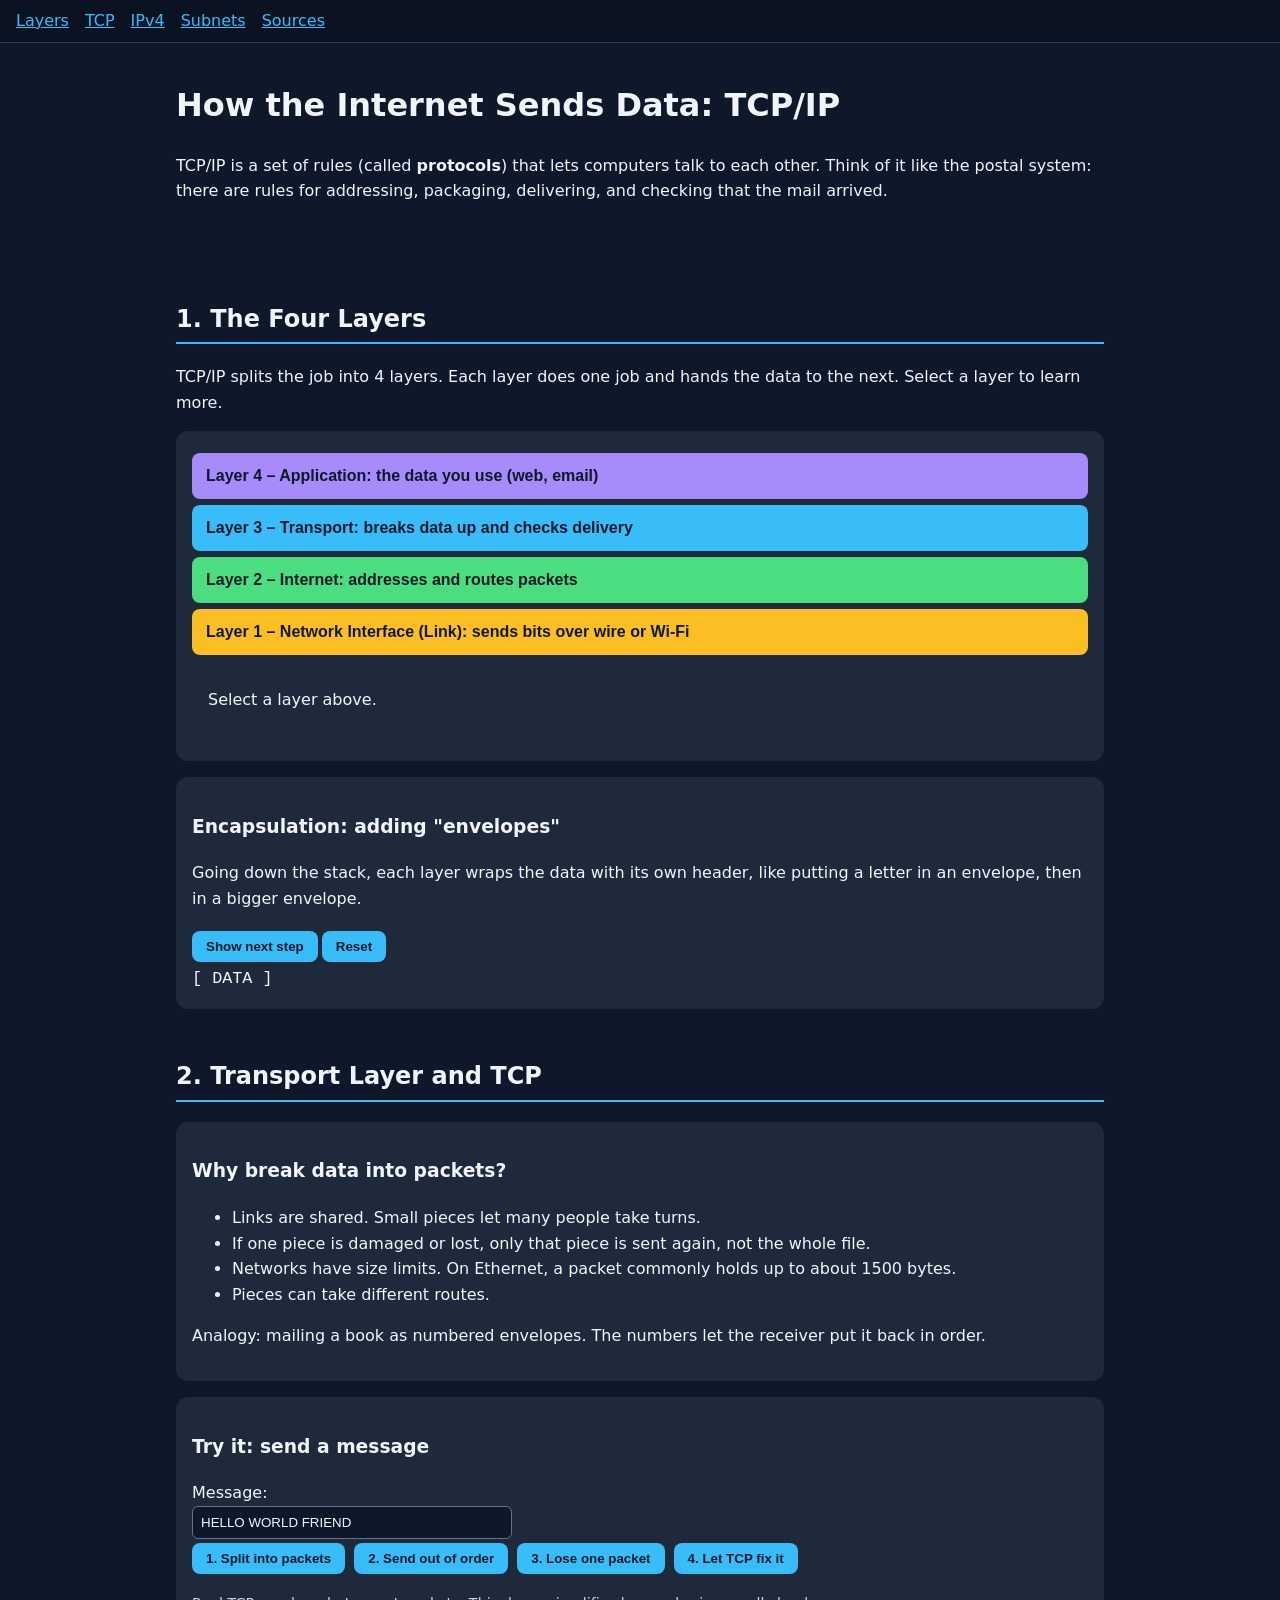
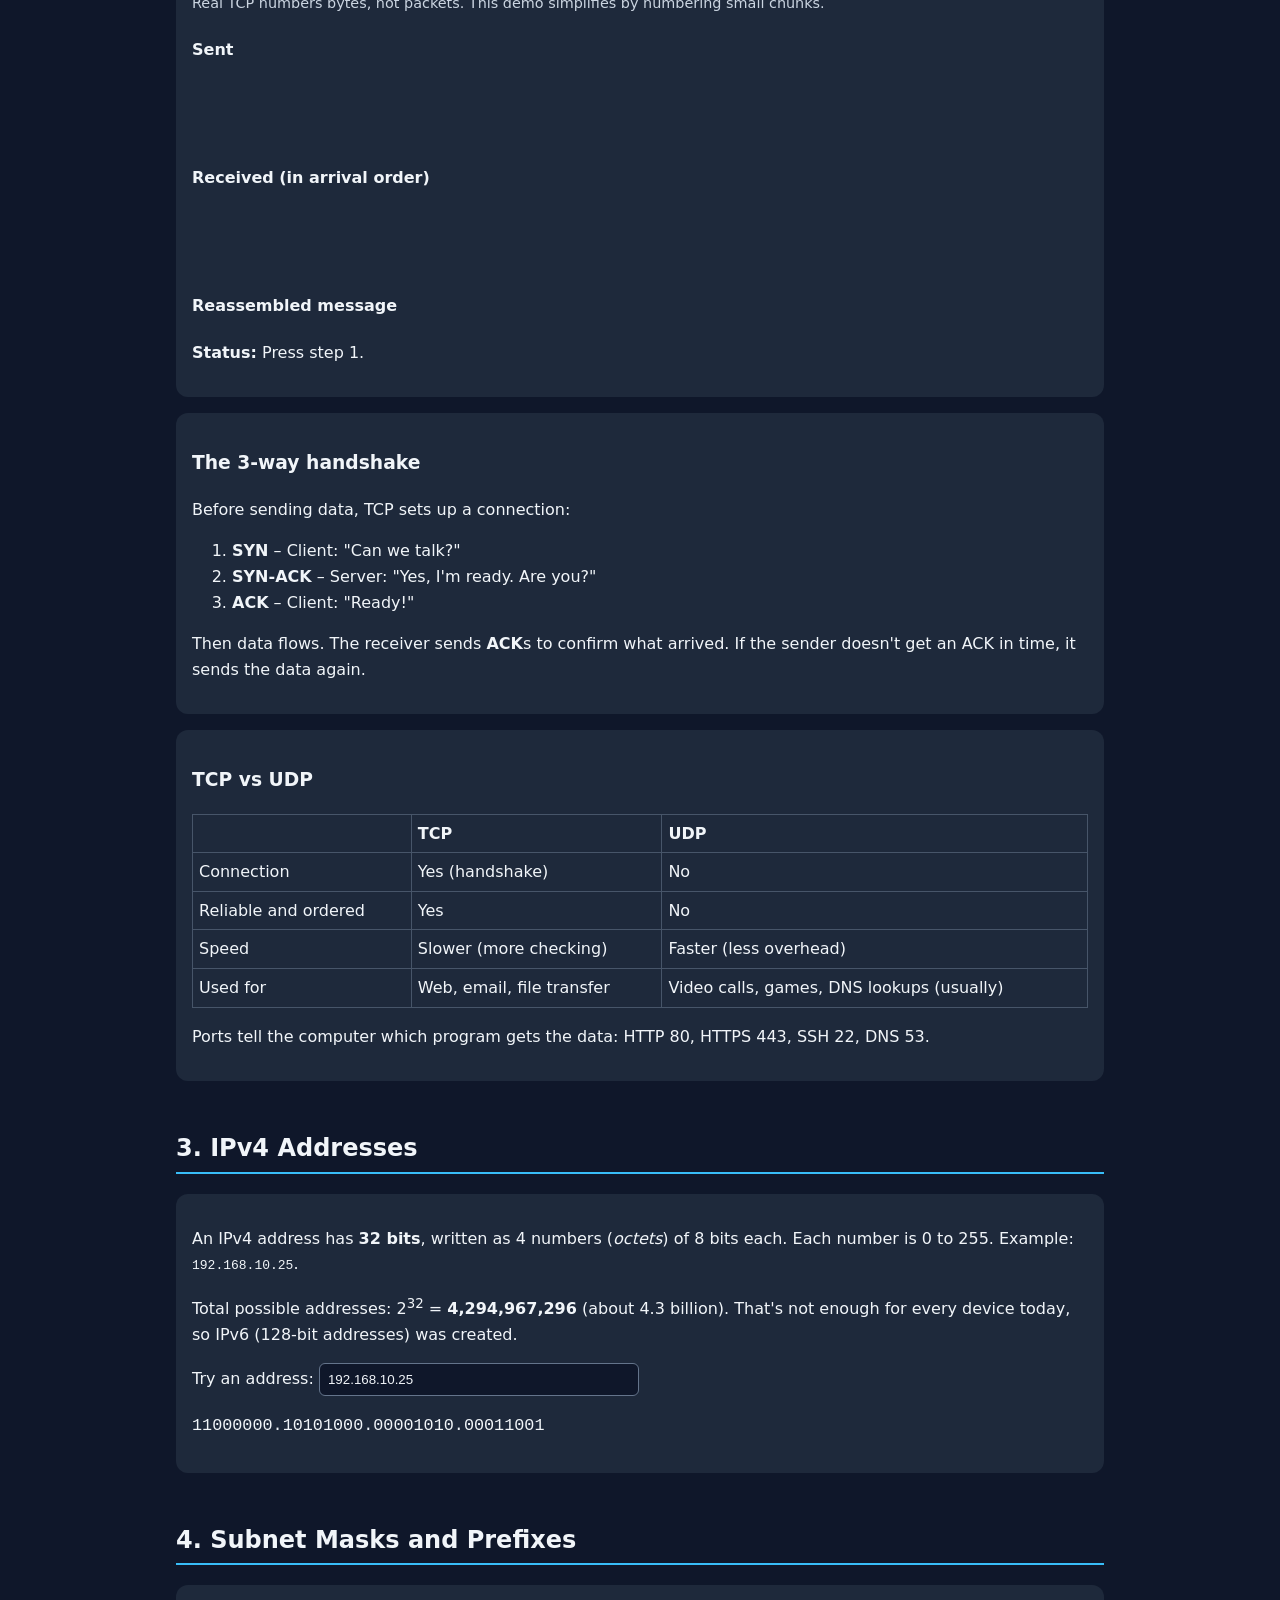
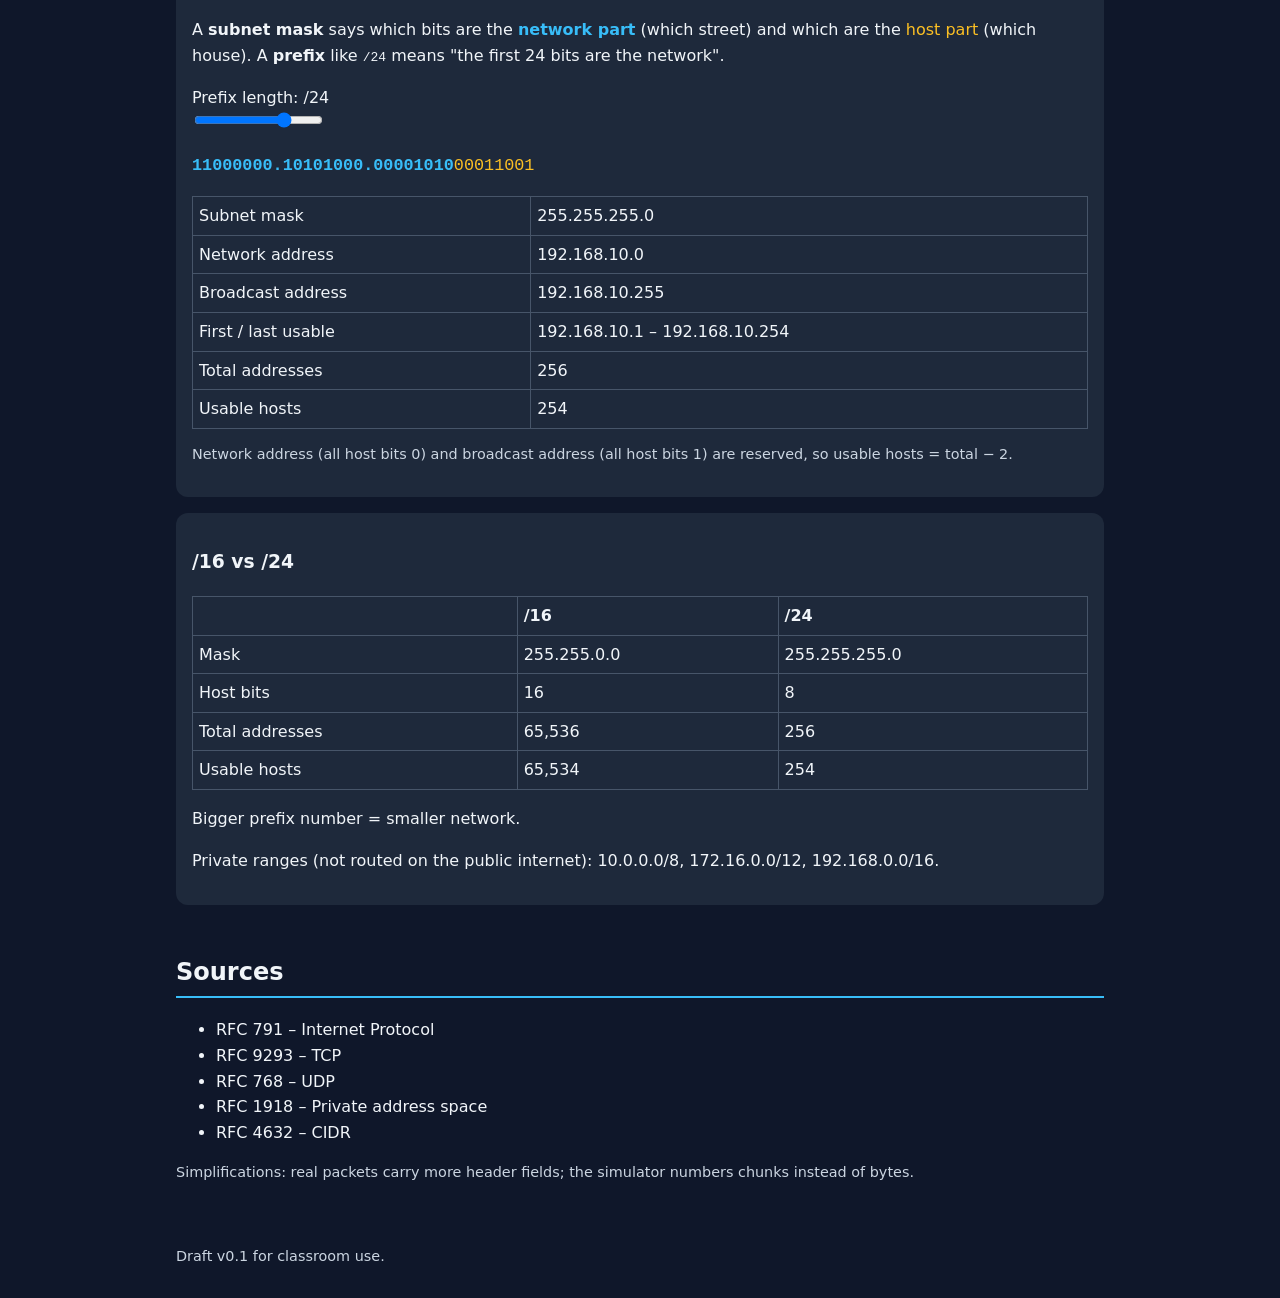
==== index.html @ 84e23d70 "Add initial TCP/IP visual guide HTML structure" ====
<!DOCTYPE html>
<html lang="en">
<head>
<meta charset="utf-8">
<meta name="viewport" content="width=device-width, initial-scale=1">
<title>TCP/IP Visual Guide</title>
<style>
:root{--bg:#0f172a;--card:#1e293b;--text:#f1f5f9;--muted:#cbd5e1;--accent:#38bdf8;--ok:#4ade80;--bad:#f87171;--warn:#fbbf24}
*{box-sizing:border-box}
body{margin:0;font-family:system-ui,-apple-system,Segoe UI,Roboto,sans-serif;background:var(--bg);color:var(--text);line-height:1.6}
a{color:var(--accent)}
.skip{position:absolute;left:-999px}.skip:focus{left:8px;top:8px;background:#fff;color:#000;padding:8px;z-index:9}
header,main,footer{max-width:960px;margin:auto;padding:16px}
nav{position:sticky;top:0;background:#0b1222;padding:8px 16px;display:flex;gap:16px;flex-wrap:wrap;border-bottom:1px solid #334155}
h1{font-size:2rem}h2{border-bottom:2px solid var(--accent);padding-bottom:4px;margin-top:48px}
.card{background:var(--card);border-radius:12px;padding:16px;margin:16px 0}
button{background:var(--accent);color:#0f172a;border:0;border-radius:8px;padding:8px 14px;font-weight:700;cursor:pointer;margin:4px 4px 4px 0}
button:focus-visible,input:focus-visible,a:focus-visible{outline:3px solid var(--warn);outline-offset:2px}
input[type=text]{padding:8px;border-radius:6px;border:1px solid #64748b;background:#0f172a;color:var(--text);width:100%;max-width:320px}
.layer{display:block;width:100%;text-align:left;margin:6px 0;padding:14px;font-size:1rem;color:#0f172a}
.l4{background:#a78bfa}.l3{background:#38bdf8}.l2{background:#4ade80}.l1{background:#fbbf24}
.pkts{display:flex;gap:8px;flex-wrap:wrap;min-height:60px}
.pkt{border:2px solid var(--accent);border-radius:8px;padding:6px 10px;background:#0f172a;font-family:monospace}
.pkt.lost{border-color:var(--bad);text-decoration:line-through}
.pkt.re{border-color:var(--warn)}
.pkt.ok{border-color:var(--ok)}
.bits{font-family:monospace;font-size:1.05rem;word-break:break-all}
.net{color:var(--accent);font-weight:700}.host{color:var(--warn)}
table{border-collapse:collapse;width:100%}td,th{border:1px solid #475569;padding:6px;text-align:left}
.legend{font-size:.9rem;color:var(--muted)}
@media(prefers-reduced-motion:no-preference){.pkt{transition:all .3s}}
</style>
</head>
<body>
<a class="skip" href="#main">Skip to content</a>
<nav aria-label="Sections">
<a href="#layers">Layers</a><a href="#tcp">TCP</a><a href="#ipv4">IPv4</a><a href="#subnet">Subnets</a><a href="#sources">Sources</a>
</nav>
<header><h1>How the Internet Sends Data: TCP/IP</h1>
<p>TCP/IP is a set of rules (called <strong>protocols</strong>) that lets computers talk to each other. Think of it like the postal system: there are rules for addressing, packaging, delivering, and checking that the mail arrived.</p></header>
<main id="main">

<section id="layers"><h2>1. The Four Layers</h2>
<p>TCP/IP splits the job into 4 layers. Each layer does one job and hands the data to the next. Select a layer to learn more.</p>
<div class="card">
<button class="layer l4" data-i="0">Layer 4 – Application: the data you use (web, email)</button>
<button class="layer l3" data-i="1">Layer 3 – Transport: breaks data up and checks delivery</button>
<button class="layer l2" data-i="2">Layer 2 – Internet: addresses and routes packets</button>
<button class="layer l1" data-i="3">Layer 1 – Network Interface (Link): sends bits over wire or Wi-Fi</button>
<div id="layerInfo" aria-live="polite" class="card"></div>
</div>
<div class="card"><h3>Encapsulation: adding "envelopes"</h3>
<p>Going down the stack, each layer wraps the data with its own header, like putting a letter in an envelope, then in a bigger envelope.</p>
<button id="encBtn">Show next step</button><button id="encReset">Reset</button>
<div id="enc" aria-live="polite" class="bits"></div></div>
</section>

<section id="tcp"><h2>2. Transport Layer and TCP</h2>
<div class="card"><h3>Why break data into packets?</h3>
<ul><li>Links are shared. Small pieces let many people take turns.</li>
<li>If one piece is damaged or lost, only that piece is sent again, not the whole file.</li>
<li>Networks have size limits. On Ethernet, a packet commonly holds up to about 1500 bytes.</li>
<li>Pieces can take different routes.</li></ul>
<p>Analogy: mailing a book as numbered envelopes. The numbers let the receiver put it back in order.</p></div>

<div class="card"><h3>Try it: send a message</h3>
<label for="msg">Message:</label><br>
<input id="msg" type="text" value="HELLO WORLD FRIEND" maxlength="40"><br>
<button id="split">1. Split into packets</button>
<button id="shuffle">2. Send out of order</button>
<button id="drop">3. Lose one packet</button>
<button id="fix">4. Let TCP fix it</button>
<p class="legend">Real TCP numbers bytes, not packets. This demo simplifies by numbering small chunks.</p>
<h4>Sent</h4><div id="sent" class="pkts"></div>
<h4>Received (in arrival order)</h4><div id="recv" class="pkts"></div>
<h4>Reassembled message</h4><div id="out" class="bits" aria-live="polite"></div>
<p id="status" aria-live="polite"><strong>Status:</strong> Press step 1.</p></div>

<div class="card"><h3>The 3-way handshake</h3>
<p>Before sending data, TCP sets up a connection:</p>
<ol><li><strong>SYN</strong> – Client: "Can we talk?"</li><li><strong>SYN-ACK</strong> – Server: "Yes, I'm ready. Are you?"</li><li><strong>ACK</strong> – Client: "Ready!"</li></ol>
<p>Then data flows. The receiver sends <strong>ACK</strong>s to confirm what arrived. If the sender doesn't get an ACK in time, it sends the data again.</p></div>

<div class="card"><h3>TCP vs UDP</h3>
<table><tr><th></th><th>TCP</th><th>UDP</th></tr>
<tr><td>Connection</td><td>Yes (handshake)</td><td>No</td></tr>
<tr><td>Reliable and ordered</td><td>Yes</td><td>No</td></tr>
<tr><td>Speed</td><td>Slower (more checking)</td><td>Faster (less overhead)</td></tr>
<tr><td>Used for</td><td>Web, email, file transfer</td><td>Video calls, games, DNS lookups (usually)</td></tr></table>
<p>Ports tell the computer which program gets the data: HTTP 80, HTTPS 443, SSH 22, DNS 53.</p></div>
</section>

<section id="ipv4"><h2>3. IPv4 Addresses</h2>
<div class="card">
<p>An IPv4 address has <strong>32 bits</strong>, written as 4 numbers (<em>octets</em>) of 8 bits each. Each number is 0 to 255. Example: <code>192.168.10.25</code>.</p>
<p>Total possible addresses: 2<sup>32</sup> = <strong>4,294,967,296</strong> (about 4.3 billion). That's not enough for every device today, so IPv6 (128-bit addresses) was created.</p>
<label for="ip">Try an address:</label>
<input id="ip" type="text" value="192.168.10.25">
<p id="ipBin" class="bits" aria-live="polite"></p></div>
</section>

<section id="subnet"><h2>4. Subnet Masks and Prefixes</h2>
<div class="card">
<p>A <strong>subnet mask</strong> says which bits are the <span class="net">network part</span> (which street) and which are the <span class="host">host part</span> (which house). A <strong>prefix</strong> like <code>/24</code> means "the first 24 bits are the network".</p>
<label for="pre">Prefix length: /<span id="preVal">24</span></label><br>
<input id="pre" type="range" min="8" max="30" value="24">
<p id="subBits" class="bits" aria-live="polite"></p>
<table id="subTbl"></table>
<p class="legend">Network address (all host bits 0) and broadcast address (all host bits 1) are reserved, so usable hosts = total − 2.</p></div>
<div class="card"><h3>/16 vs /24</h3>
<table><tr><th></th><th>/16</th><th>/24</th></tr>
<tr><td>Mask</td><td>255.255.0.0</td><td>255.255.255.0</td></tr>
<tr><td>Host bits</td><td>16</td><td>8</td></tr>
<tr><td>Total addresses</td><td>65,536</td><td>256</td></tr>
<tr><td>Usable hosts</td><td>65,534</td><td>254</td></tr></table>
<p>Bigger prefix number = smaller network.</p>
<p>Private ranges (not routed on the public internet): 10.0.0.0/8, 172.16.0.0/12, 192.168.0.0/16.</p></div>
</section>

<section id="sources"><h2>Sources</h2>
<ul><li>RFC 791 – Internet Protocol</li><li>RFC 9293 – TCP</li><li>RFC 768 – UDP</li><li>RFC 1918 – Private address space</li><li>RFC 4632 – CIDR</li></ul>
<p class="legend">Simplifications: real packets carry more header fields; the simulator numbers chunks instead of bytes.</p></section>
</main>
<footer><p class="legend">Draft v0.1 for classroom use.</p></footer>

<script>
const $=id=>document.getElementById(id);
// Layers
const info=[
["Application","Programs use this layer to talk over the network.","Like writing the letter.","HTTP, HTTPS, DNS, SMTP","Data / message"],
["Transport","Splits data into pieces, numbers them, and (with TCP) checks they arrive.","Like numbering the pages and asking for a receipt.","TCP, UDP","Segment (TCP) / Datagram (UDP)"],
["Internet","Adds source and destination IP addresses and picks the route.","Like writing the street address.","IP, ICMP","Packet"],
["Network Interface (Link)","Sends bits over the local wire or Wi-Fi to the next device.","Like the mail truck on one stretch of road.","Ethernet, Wi-Fi","Frame"]];
document.querySelectorAll('.layer').forEach(b=>b.onclick=()=>{const d=info[b.dataset.i];
$('layerInfo').innerHTML=`<strong>${d[0]}</strong><br>Job: ${d[1]}<br>Analogy: ${d[2]}<br>Examples: ${d[3]}<br>Data unit: ${d[4]}`});
$('layerInfo').textContent='Select a layer above.';
// Encapsulation
const steps=["[ DATA ]","[ TCP header | DATA ]  ← Transport","[ IP header | TCP header | DATA ]  ← Internet","[ Frame header | IP | TCP | DATA | Frame trailer ]  ← Link"];
let es=0;function encShow(){$('enc').innerHTML=steps.slice(0,es+1).map(s=>`<div>${s.replace(/</g,'&lt;')}</div>`).join('')}
$('encBtn').onclick=()=>{es=Math.min(es+1,3);encShow()};$('encReset').onclick=()=>{es=0;encShow()};encShow();
// TCP simulator
let pk=[],arr=[],lostIdx=null;
const chip=(p,c='')=>`<span class="pkt ${c}">#${p.n}: "${p.t}"</span>`;
function render(){$('sent').innerHTML=pk.map(p=>chip(p)).join('');
$('recv').innerHTML=arr.map(p=>chip(p,p.re?'re':'')).join('');}
function say(s){$('status').innerHTML='<strong>Status:</strong> '+s}
$('split').onclick=()=>{const m=$('msg').value;pk=[];for(let i=0;i<m.length;i+=3)pk.push({n:pk.length+1,t:m.slice(i,i+3)});arr=[];lostIdx=null;$('out').textContent='';render();say(`Message split into ${pk.length} numbered packets.`)};
$('shuffle').onclick=()=>{if(!pk.length)return say('Do step 1 first.');arr=[...pk].reverse();render();
$('out').textContent='Without sequence numbers: '+arr.map(p=>p.t).join('');say('Packets arrived in the wrong order. The receiver uses the sequence numbers to sort them.')};
$('drop').onclick=()=>{if(!pk.length)return say('Do step 1 first.');if(!arr.length)arr=[...pk];
if(pk.length<2)return say('Message too short to demonstrate.');
lostIdx=Math.floor(Math.random()*pk.length)+1;arr=arr.filter(p=>p.n!==lostIdx);render();
$('out').textContent='Missing packet #'+lostIdx+'. Message incomplete!';say(`Packet #${lostIdx} was lost. The sender gets no ACK for it.`)};
$('fix').onclick=()=>{if(!pk.length)return say('Do step 1 first.');
if(lostIdx){const p=pk.find(x=>x.n===lostIdx);arr.push({...p,re:true});say(`Timeout: the sender re-sent packet #${lostIdx} (yellow).`);lostIdx=null}
else say('Sorted by sequence number.');
const sorted=[...arr].sort((a,b)=>a.n-b.n);render();
$('out').textContent=sorted.map(p=>p.t).join('');};
// IPv4
function bin(n){return n.toString(2).padStart(8,'0')}
function parse(s){const p=s.trim().split('.');if(p.length!==4||p.some(x=>!/^\d+$/.test(x)||+x>255))return null;return p.map(Number)}
const toInt=o=>((o[0]<<24)>>>0)+(o[1]<<16)+(o[2]<<8)+o[3];
const toIp=n=>[n>>>24,(n>>>16)&255,(n>>>8)&255,n&255].join('.');
function upIp(){const o=parse($('ip').value);$('ipBin').textContent=o?o.map(bin).join('.'):'Enter four numbers from 0 to 255, like 192.168.10.25.';upSub()}
function upSub(){const o=parse($('ip').value)||[192,168,10,25];const p=+$('pre').value;$('preVal').textContent=p;
const all=o.map(bin).join('');
$('subBits').innerHTML=`<span class="net">${all.slice(0,p).replace(/(.{8})(?=.)/g,'$1.')}</span><span class="host">${all.slice(p)}</span>`.replace(/(<\/span>)(<span class="host">)/,'$1$2');
const mask=p===0?0:(0xFFFFFFFF<<(32-p))>>>0;const ip=toInt(o);const net=(ip&mask)>>>0;const bc=(net|(~mask>>>0))>>>0;const tot=2**(32-p);
$('subTbl').innerHTML=`<tr><td>Subnet mask</td><td>${toIp(mask)}</td></tr><tr><td>Network address</td><td>${toIp(net)}</td></tr><tr><td>Broadcast address</td><td>${toIp(bc)}</td></tr><tr><td>First / last usable</td><td>${toIp(net+1)} – ${toIp(bc-1)}</td></tr><tr><td>Total addresses</td><td>${tot.toLocaleString()}</td></tr><tr><td>Usable hosts</td><td>${(tot-2).toLocaleString()}</td></tr>`}
$('ip').oninput=upIp;$('pre').oninput=upSub;upIp();
</script>
</body>
</html>
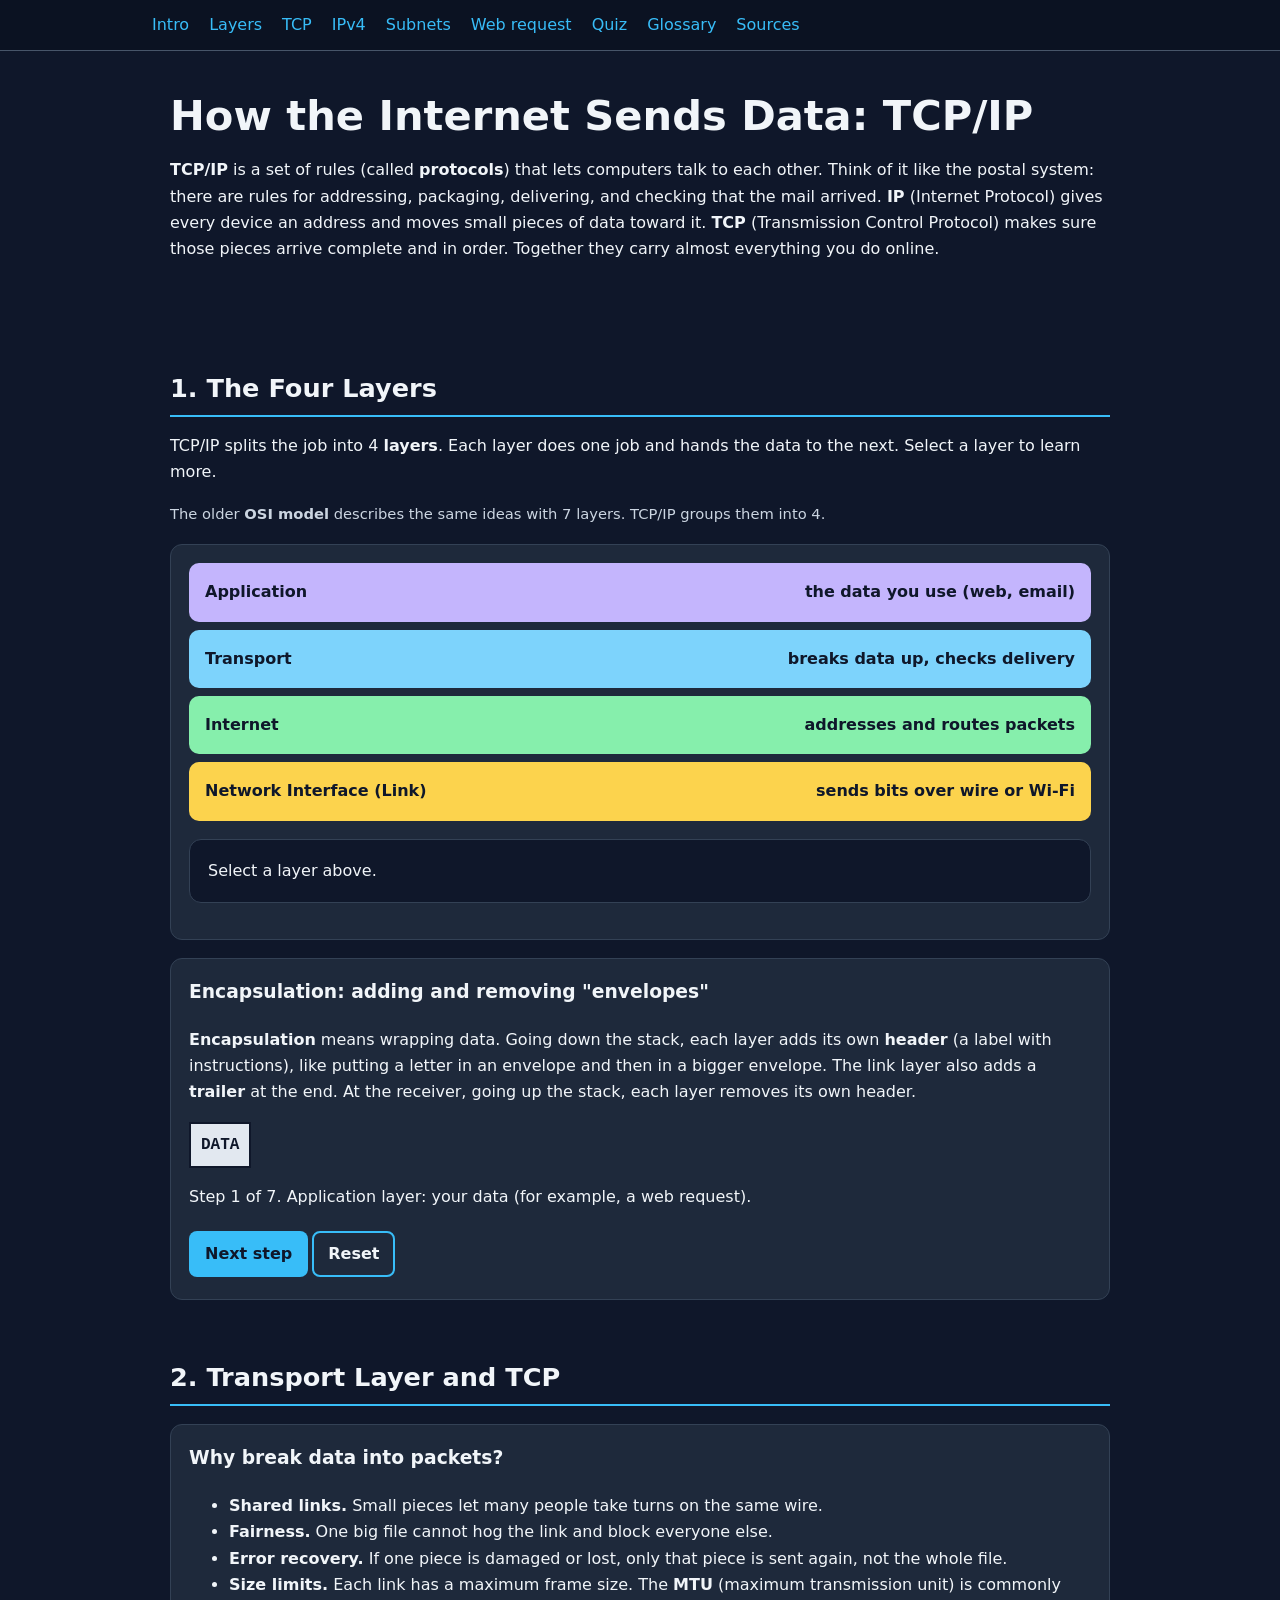
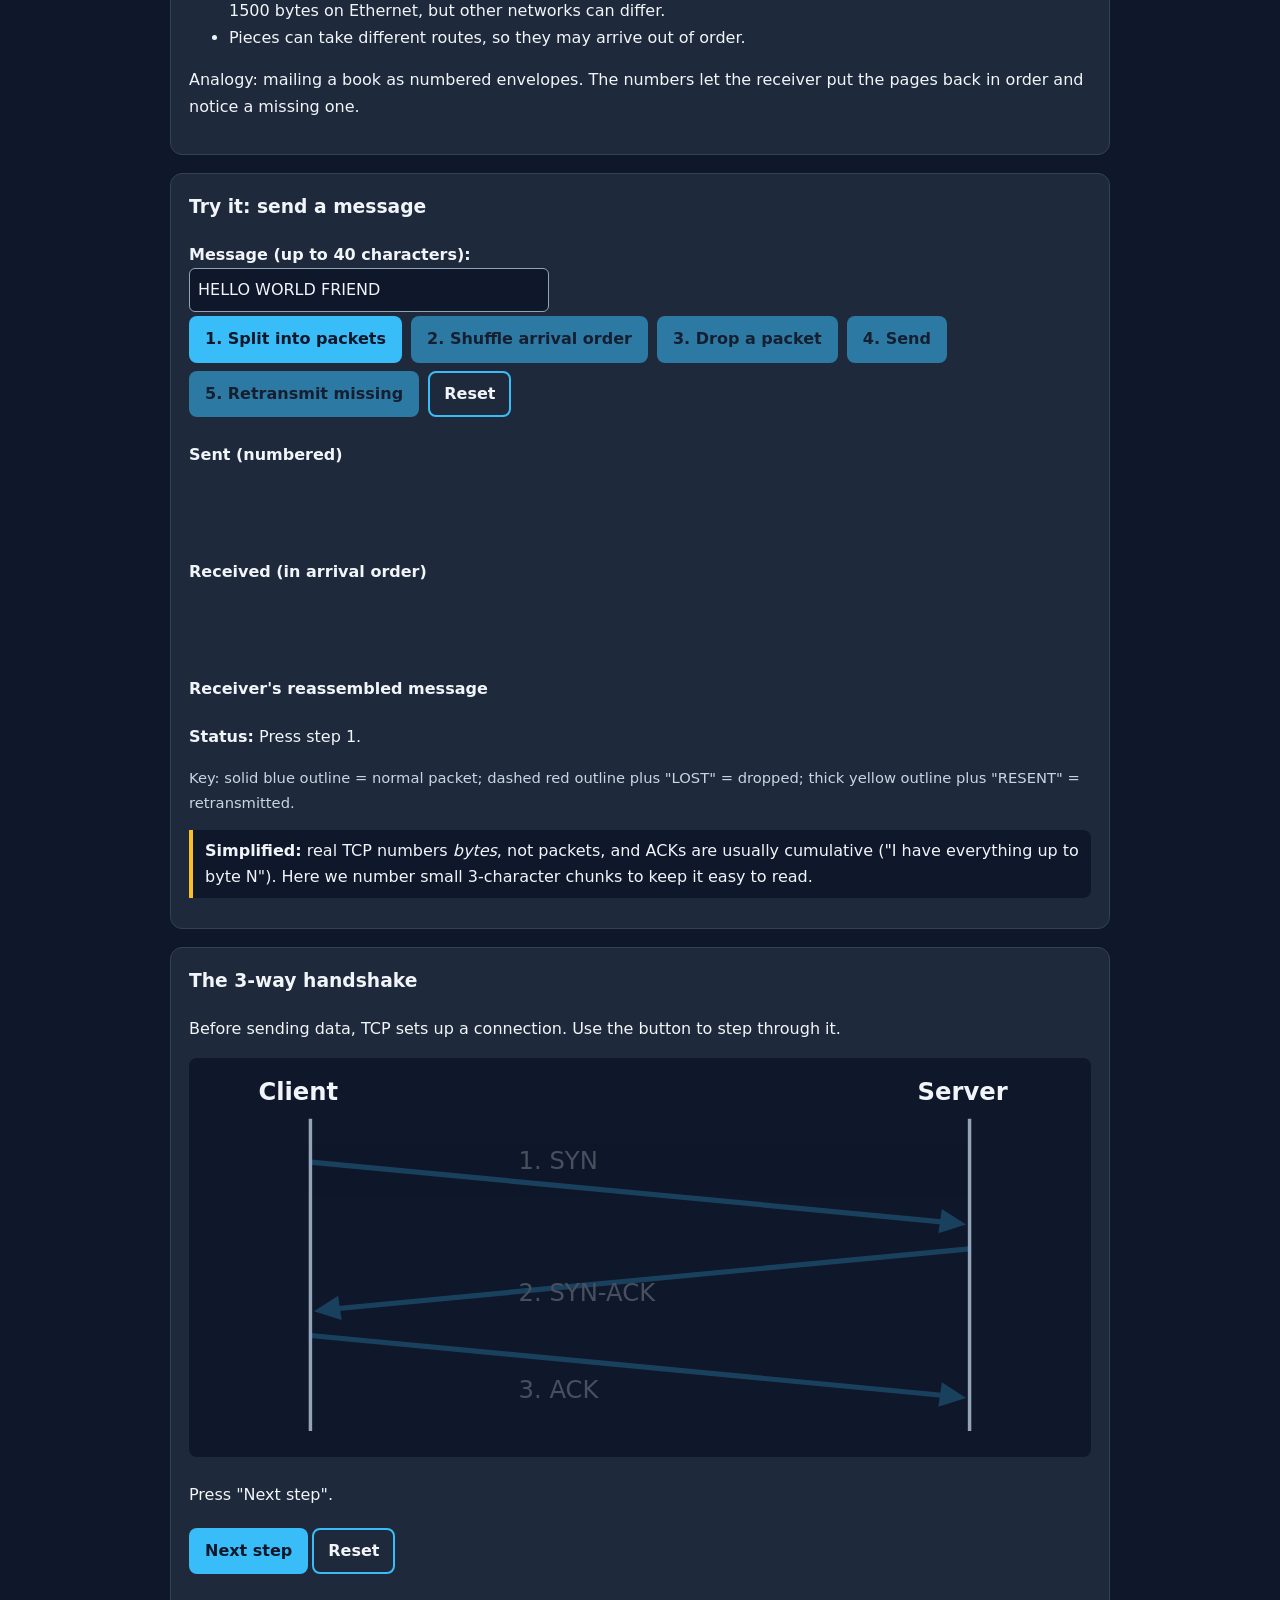
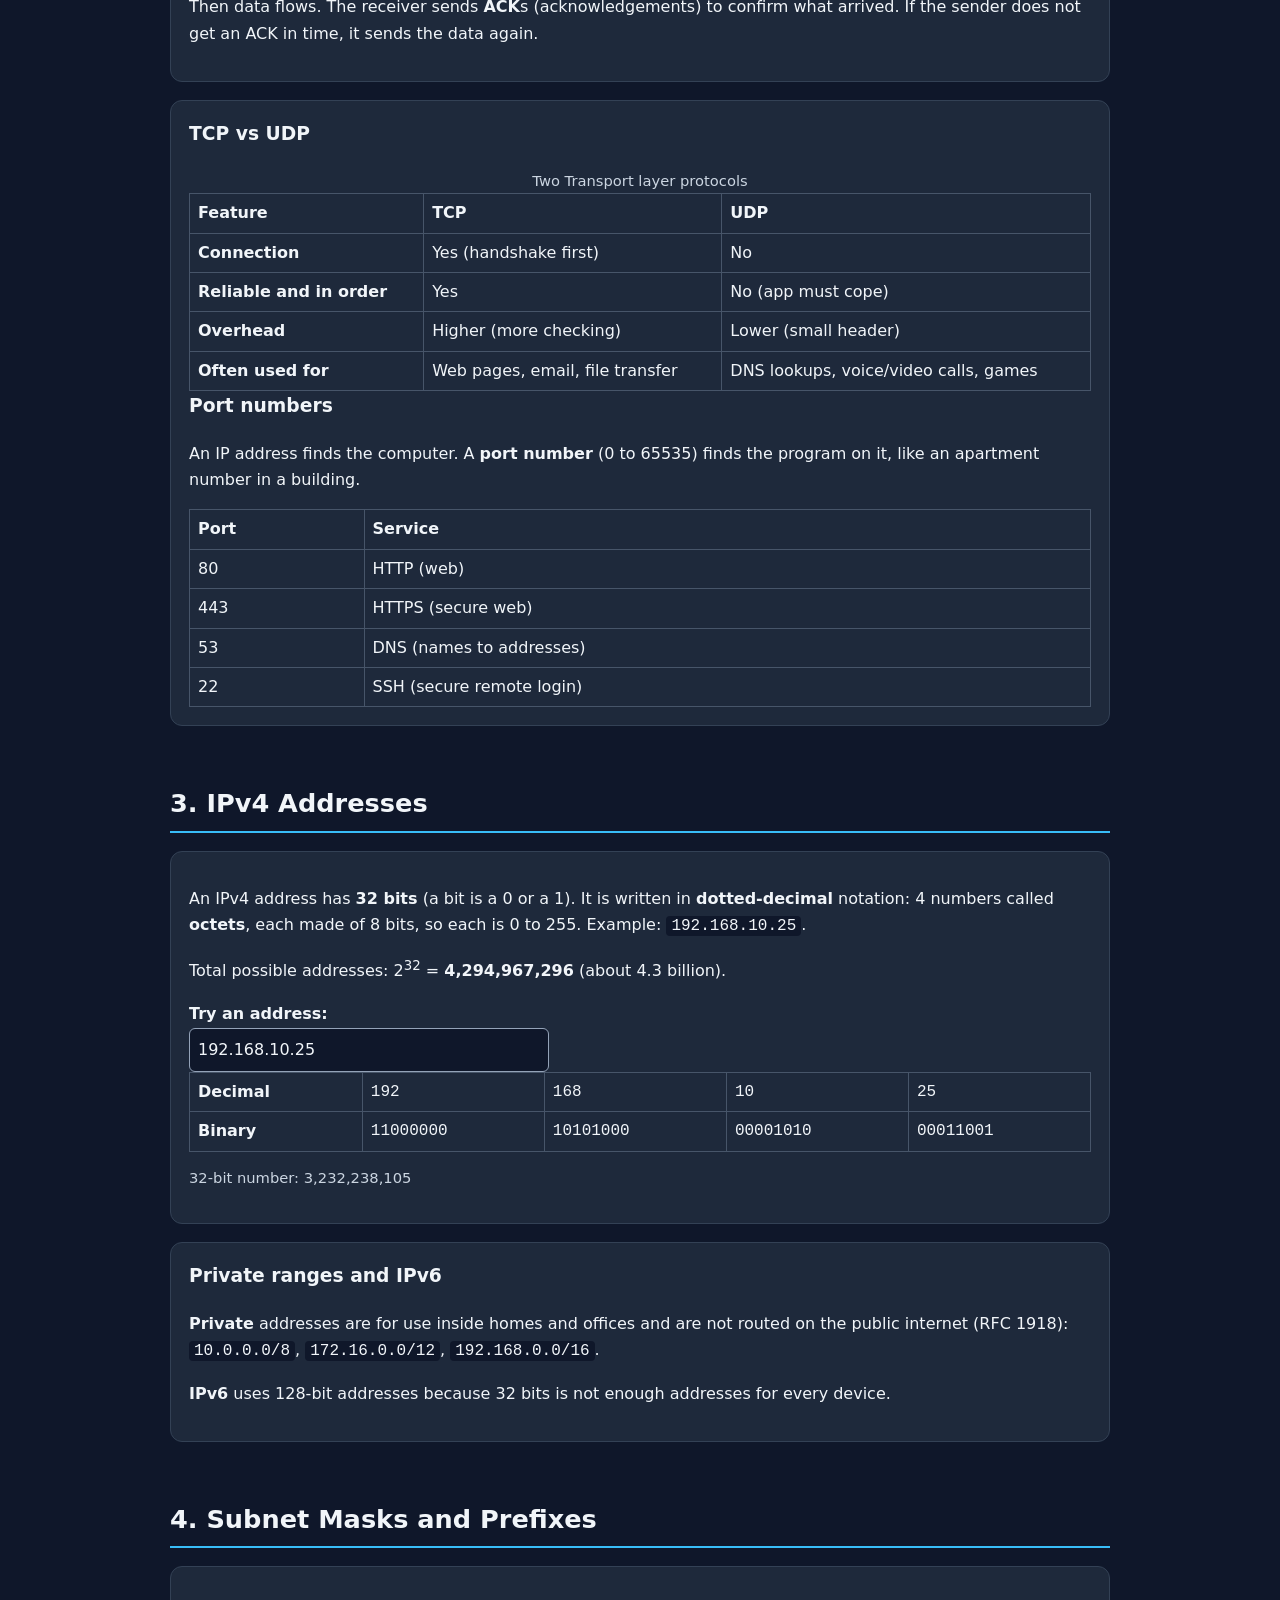
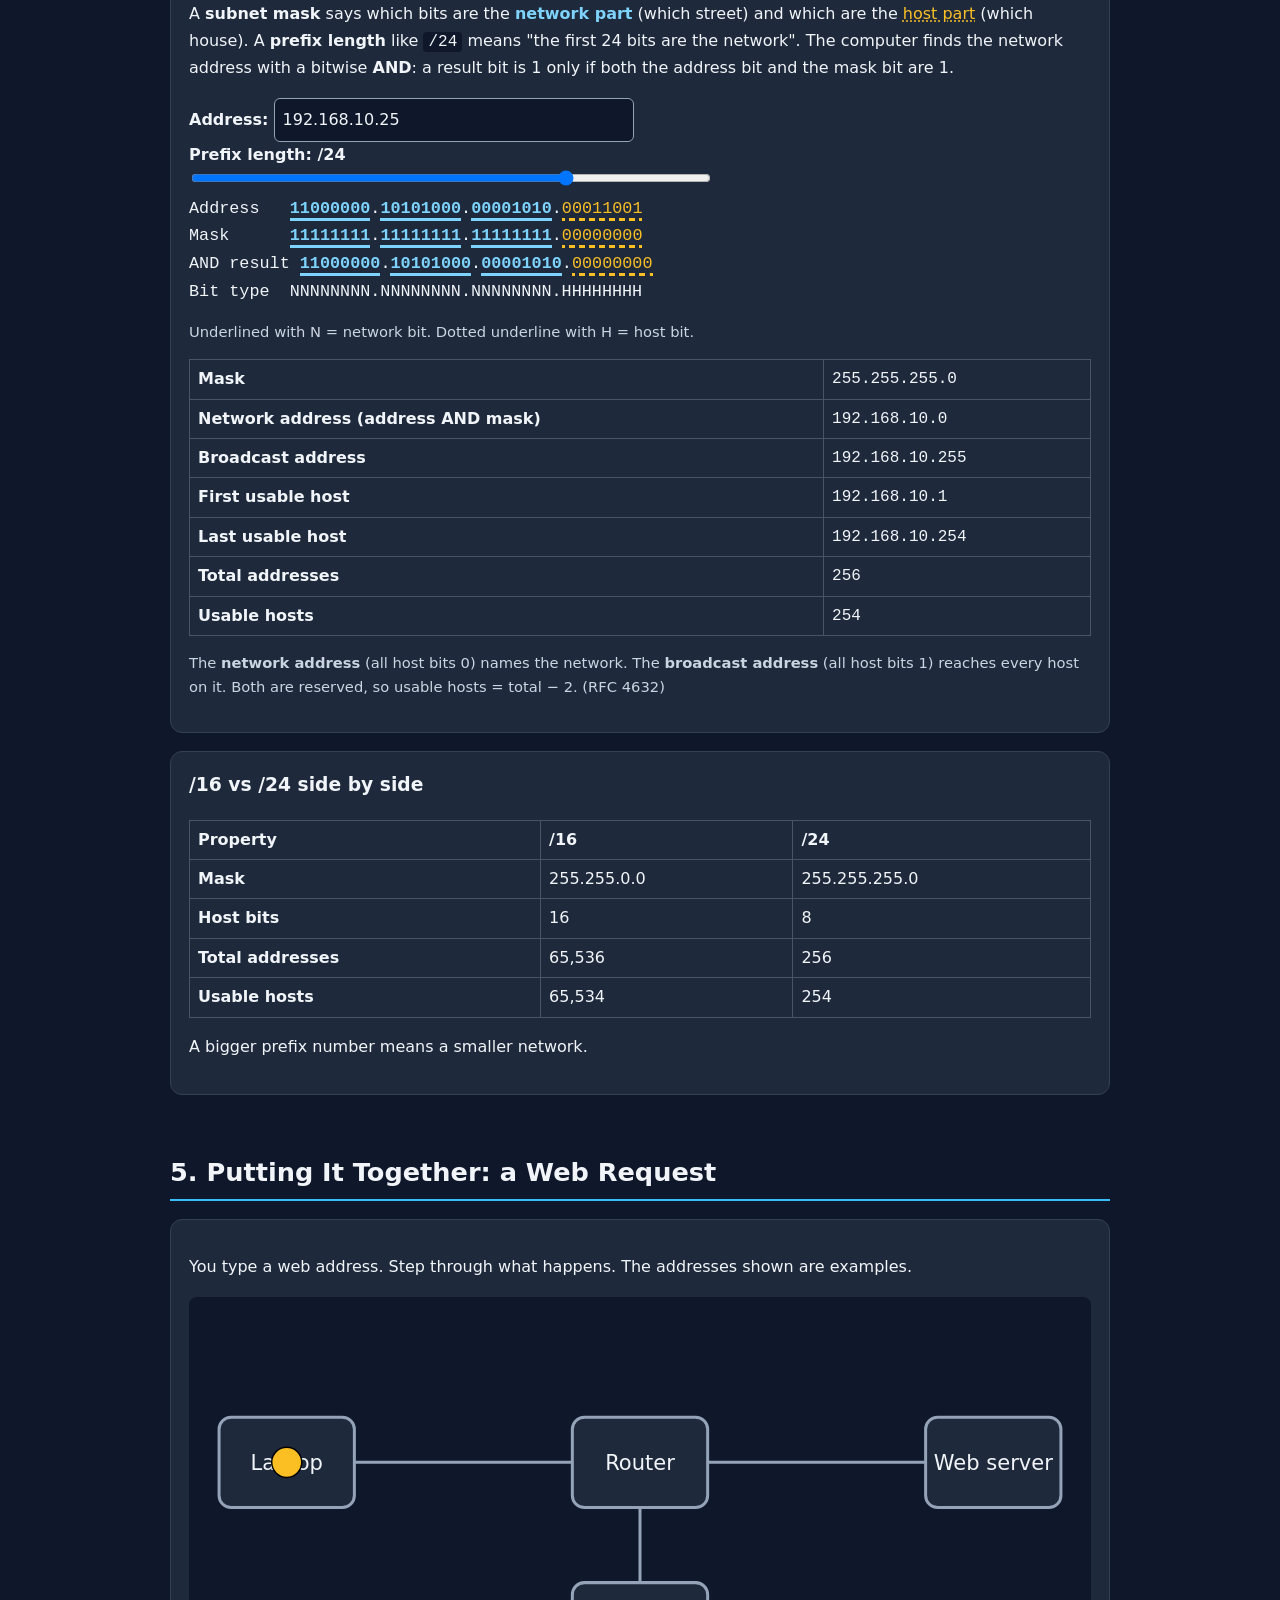
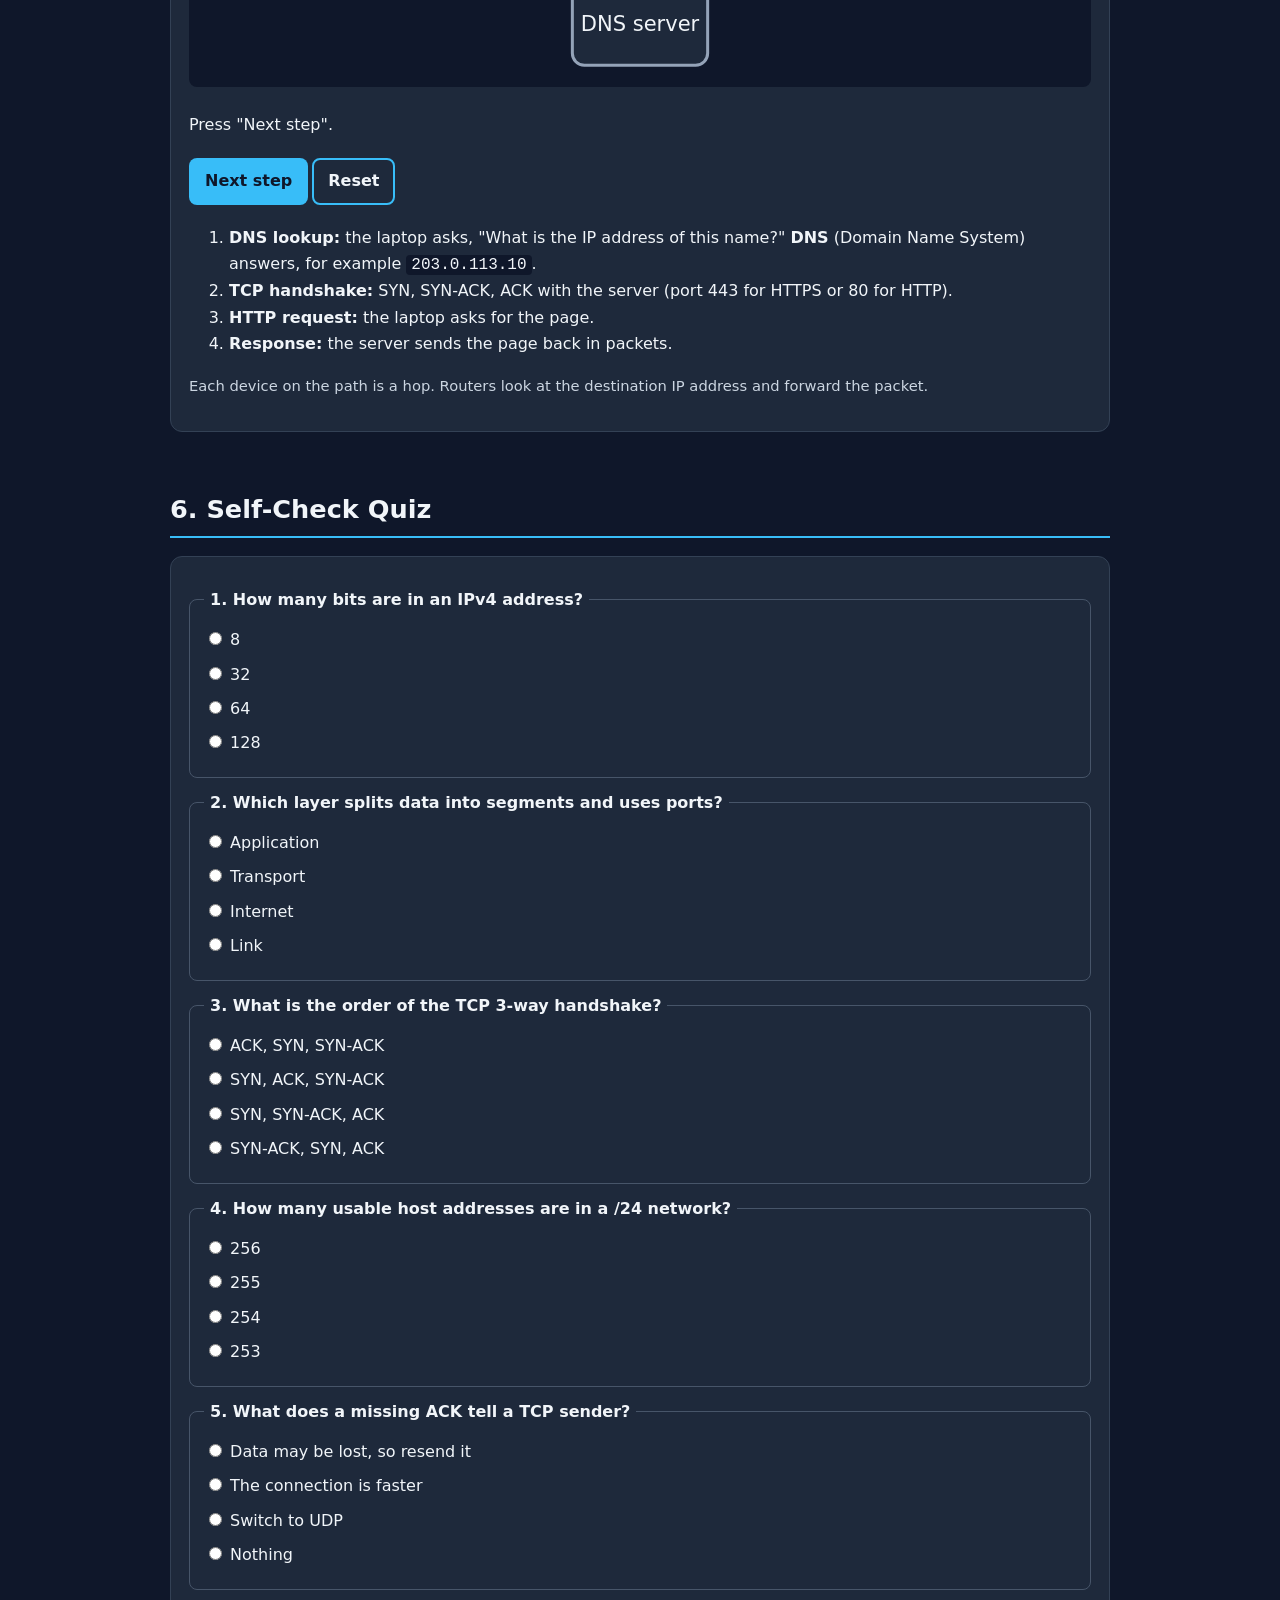
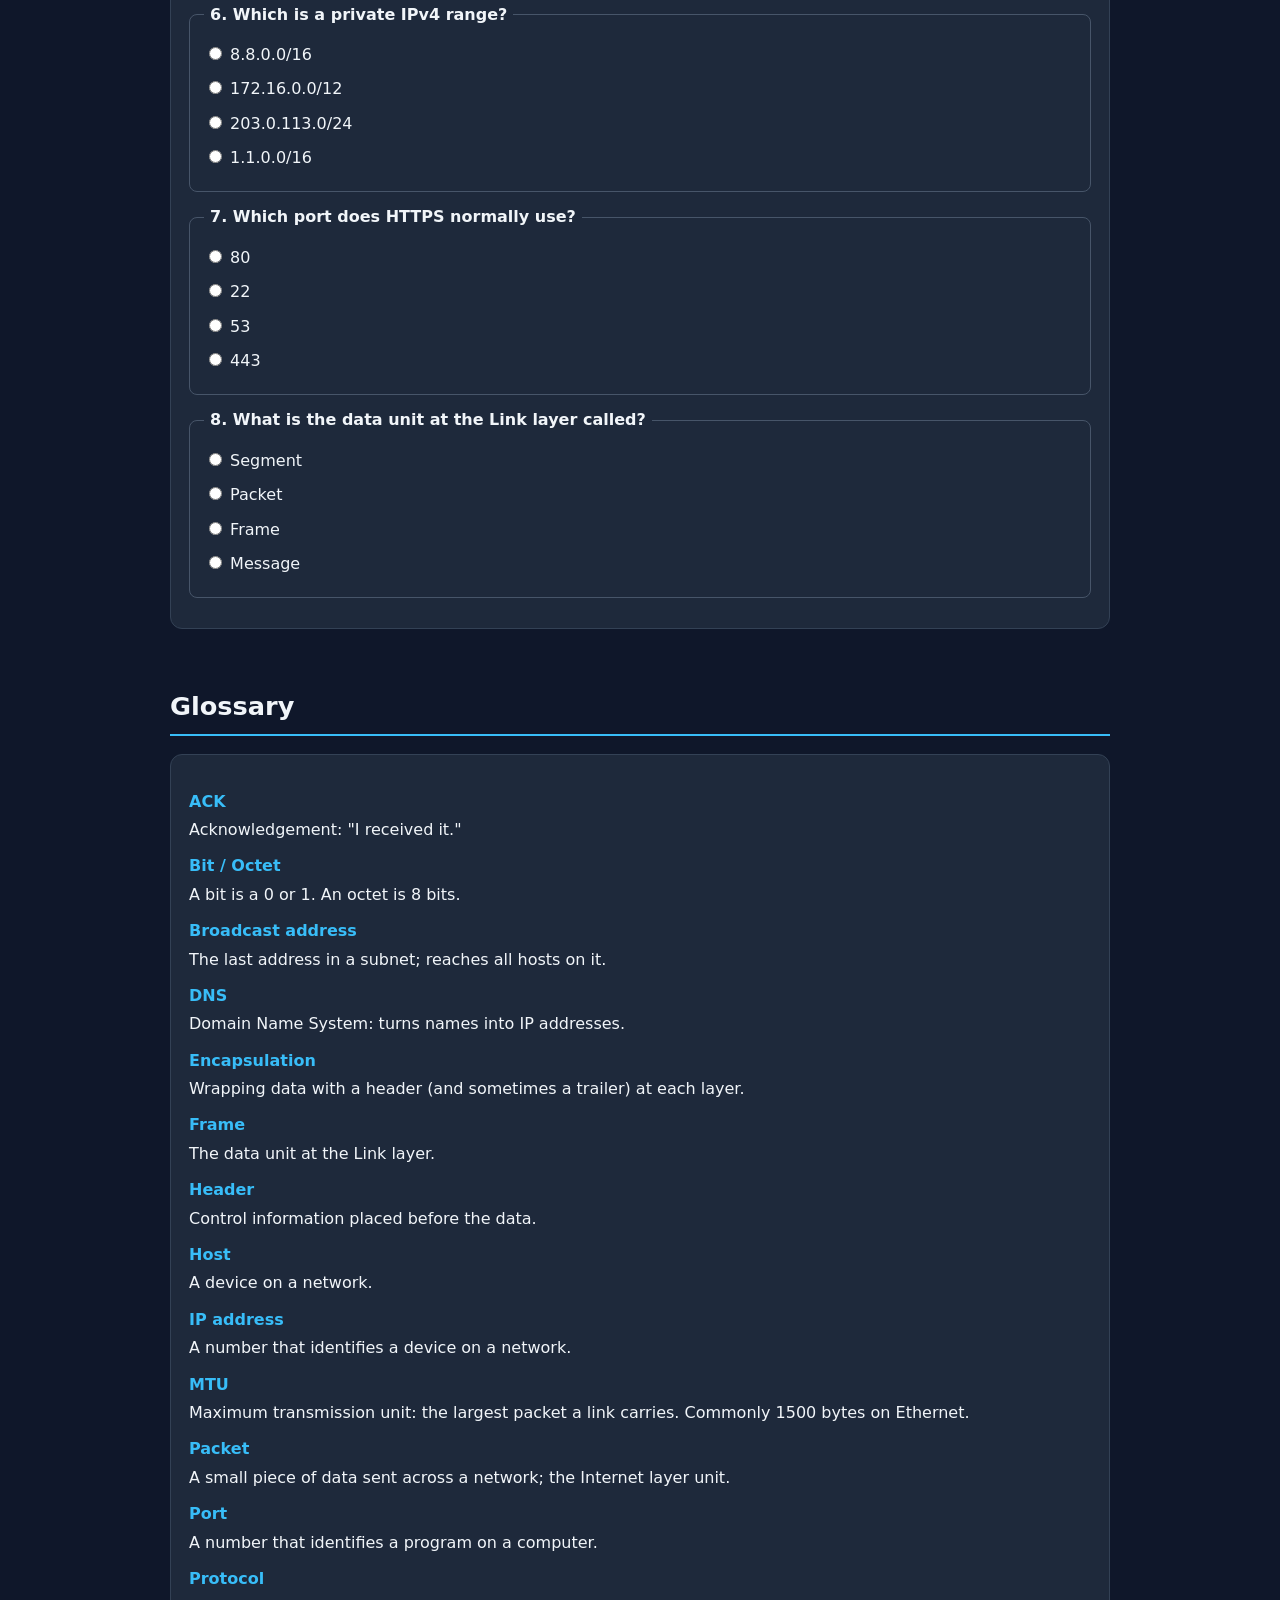
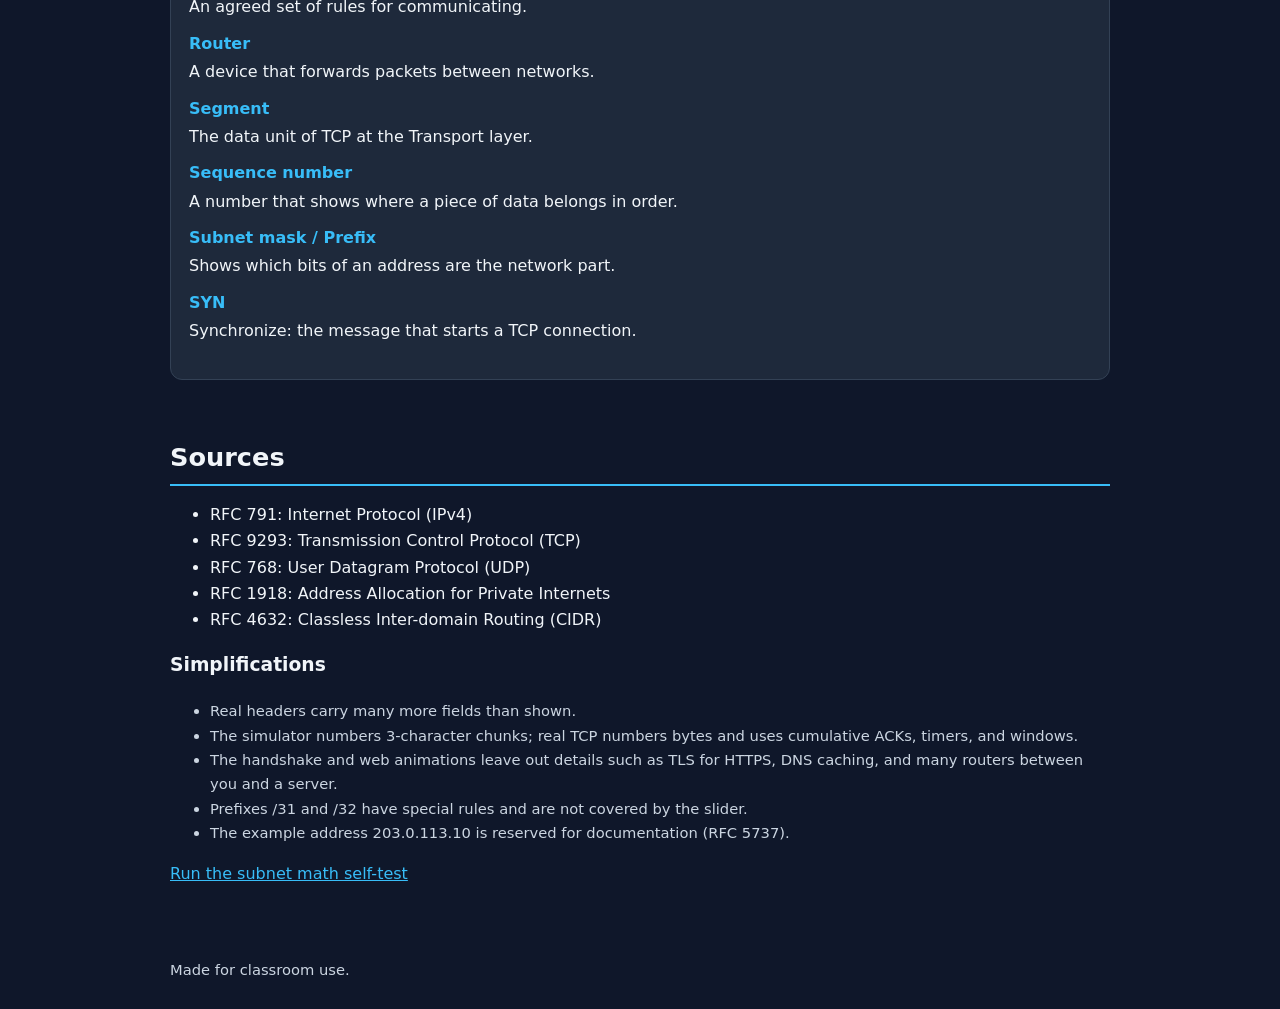
==== commit 500a3ffb: "Build TCP/IP visual guide static site Co-authored-by: MrRoush <102610106+MrRoush@users.noreply.githu" ====
--- a/index.html
+++ b/index.html
@@ -3,171 +3,181 @@
 <head>
 <meta charset="utf-8">
 <meta name="viewport" content="width=device-width, initial-scale=1">
-<title>TCP/IP Visual Guide</title>
-<style>
-:root{--bg:#0f172a;--card:#1e293b;--text:#f1f5f9;--muted:#cbd5e1;--accent:#38bdf8;--ok:#4ade80;--bad:#f87171;--warn:#fbbf24}
-*{box-sizing:border-box}
-body{margin:0;font-family:system-ui,-apple-system,Segoe UI,Roboto,sans-serif;background:var(--bg);color:var(--text);line-height:1.6}
-a{color:var(--accent)}
-.skip{position:absolute;left:-999px}.skip:focus{left:8px;top:8px;background:#fff;color:#000;padding:8px;z-index:9}
-header,main,footer{max-width:960px;margin:auto;padding:16px}
-nav{position:sticky;top:0;background:#0b1222;padding:8px 16px;display:flex;gap:16px;flex-wrap:wrap;border-bottom:1px solid #334155}
-h1{font-size:2rem}h2{border-bottom:2px solid var(--accent);padding-bottom:4px;margin-top:48px}
-.card{background:var(--card);border-radius:12px;padding:16px;margin:16px 0}
-button{background:var(--accent);color:#0f172a;border:0;border-radius:8px;padding:8px 14px;font-weight:700;cursor:pointer;margin:4px 4px 4px 0}
-button:focus-visible,input:focus-visible,a:focus-visible{outline:3px solid var(--warn);outline-offset:2px}
-input[type=text]{padding:8px;border-radius:6px;border:1px solid #64748b;background:#0f172a;color:var(--text);width:100%;max-width:320px}
-.layer{display:block;width:100%;text-align:left;margin:6px 0;padding:14px;font-size:1rem;color:#0f172a}
-.l4{background:#a78bfa}.l3{background:#38bdf8}.l2{background:#4ade80}.l1{background:#fbbf24}
-.pkts{display:flex;gap:8px;flex-wrap:wrap;min-height:60px}
-.pkt{border:2px solid var(--accent);border-radius:8px;padding:6px 10px;background:#0f172a;font-family:monospace}
-.pkt.lost{border-color:var(--bad);text-decoration:line-through}
-.pkt.re{border-color:var(--warn)}
-.pkt.ok{border-color:var(--ok)}
-.bits{font-family:monospace;font-size:1.05rem;word-break:break-all}
-.net{color:var(--accent);font-weight:700}.host{color:var(--warn)}
-table{border-collapse:collapse;width:100%}td,th{border:1px solid #475569;padding:6px;text-align:left}
-.legend{font-size:.9rem;color:var(--muted)}
-@media(prefers-reduced-motion:no-preference){.pkt{transition:all .3s}}
-</style>
+<title>TCP/IP Visual Guide: how data crosses the internet</title>
+<meta name="description" content="A visual, interactive guide to TCP/IP, packets, TCP, and IPv4 subnetting for beginners.">
+<link rel="stylesheet" href="css/styles.css">
 </head>
 <body>
 <a class="skip" href="#main">Skip to content</a>
 <nav aria-label="Sections">
-<a href="#layers">Layers</a><a href="#tcp">TCP</a><a href="#ipv4">IPv4</a><a href="#subnet">Subnets</a><a href="#sources">Sources</a>
+<ul>
+<li><a href="#intro">Intro</a></li><li><a href="#layers">Layers</a></li><li><a href="#tcp">TCP</a></li><li><a href="#ipv4">IPv4</a></li><li><a href="#subnet">Subnets</a></li><li><a href="#together">Web request</a></li><li><a href="#quiz">Quiz</a></li><li><a href="#glossary">Glossary</a></li><li><a href="#sources">Sources</a></li>
+</ul>
 </nav>
-<header><h1>How the Internet Sends Data: TCP/IP</h1>
-<p>TCP/IP is a set of rules (called <strong>protocols</strong>) that lets computers talk to each other. Think of it like the postal system: there are rules for addressing, packaging, delivering, and checking that the mail arrived.</p></header>
+<header id="intro">
+<h1>How the Internet Sends Data: TCP/IP</h1>
+<p><strong>TCP/IP</strong> is a set of rules (called <strong>protocols</strong>) that lets computers talk to each other. Think of it like the postal system: there are rules for addressing, packaging, delivering, and checking that the mail arrived. <strong>IP</strong> (Internet Protocol) gives every device an address and moves small pieces of data toward it. <strong>TCP</strong> (Transmission Control Protocol) makes sure those pieces arrive complete and in order. Together they carry almost everything you do online.</p>
+</header>
 <main id="main">
 
-<section id="layers"><h2>1. The Four Layers</h2>
-<p>TCP/IP splits the job into 4 layers. Each layer does one job and hands the data to the next. Select a layer to learn more.</p>
+<section id="layers" aria-labelledby="h-layers"><h2 id="h-layers">1. The Four Layers</h2>
+<p>TCP/IP splits the job into 4 <strong>layers</strong>. Each layer does one job and hands the data to the next. Select a layer to learn more.</p>
+<p class="legend">The older <strong>OSI model</strong> describes the same ideas with 7 layers. TCP/IP groups them into 4.</p>
 <div class="card">
-<button class="layer l4" data-i="0">Layer 4 – Application: the data you use (web, email)</button>
-<button class="layer l3" data-i="1">Layer 3 – Transport: breaks data up and checks delivery</button>
-<button class="layer l2" data-i="2">Layer 2 – Internet: addresses and routes packets</button>
-<button class="layer l1" data-i="3">Layer 1 – Network Interface (Link): sends bits over wire or Wi-Fi</button>
+<div class="stack" role="group" aria-label="TCP/IP layer stack. Top is Application, bottom is Network Interface.">
+<button class="layer l4" aria-pressed="false" data-i="0"><span>Application</span><span>the data you use (web, email)</span></button>
+<button class="layer l3" aria-pressed="false" data-i="1"><span>Transport</span><span>breaks data up, checks delivery</span></button>
+<button class="layer l2" aria-pressed="false" data-i="2"><span>Internet</span><span>addresses and routes packets</span></button>
+<button class="layer l1" aria-pressed="false" data-i="3"><span>Network Interface (Link)</span><span>sends bits over wire or Wi-Fi</span></button>
+</div>
 <div id="layerInfo" aria-live="polite" class="card"></div>
 </div>
-<div class="card"><h3>Encapsulation: adding "envelopes"</h3>
-<p>Going down the stack, each layer wraps the data with its own header, like putting a letter in an envelope, then in a bigger envelope.</p>
-<button id="encBtn">Show next step</button><button id="encReset">Reset</button>
-<div id="enc" aria-live="polite" class="bits"></div></div>
+<div class="card"><h3>Encapsulation: adding and removing "envelopes"</h3>
+<p><strong>Encapsulation</strong> means wrapping data. Going down the stack, each layer adds its own <strong>header</strong> (a label with instructions), like putting a letter in an envelope and then in a bigger envelope. The link layer also adds a <strong>trailer</strong> at the end. At the receiver, going up the stack, each layer removes its own header.</p>
+<div class="enc" id="enc" role="img" aria-label="Encapsulation diagram"></div>
+<p id="encCap" aria-live="polite"></p>
+<button id="encBtn">Next step</button><button id="encReset" class="sec">Reset</button>
+</div>
 </section>
 
-<section id="tcp"><h2>2. Transport Layer and TCP</h2>
+<section id="tcp" aria-labelledby="h-tcp"><h2 id="h-tcp">2. Transport Layer and TCP</h2>
 <div class="card"><h3>Why break data into packets?</h3>
-<ul><li>Links are shared. Small pieces let many people take turns.</li>
-<li>If one piece is damaged or lost, only that piece is sent again, not the whole file.</li>
-<li>Networks have size limits. On Ethernet, a packet commonly holds up to about 1500 bytes.</li>
-<li>Pieces can take different routes.</li></ul>
-<p>Analogy: mailing a book as numbered envelopes. The numbers let the receiver put it back in order.</p></div>
+<ul><li><strong>Shared links.</strong> Small pieces let many people take turns on the same wire.</li>
+<li><strong>Fairness.</strong> One big file cannot hog the link and block everyone else.</li>
+<li><strong>Error recovery.</strong> If one piece is damaged or lost, only that piece is sent again, not the whole file.</li>
+<li><strong>Size limits.</strong> Each link has a maximum frame size. The <strong>MTU</strong> (maximum transmission unit) is commonly 1500 bytes on Ethernet, but other networks can differ.</li>
+<li>Pieces can take different routes, so they may arrive out of order.</li></ul>
+<p>Analogy: mailing a book as numbered envelopes. The numbers let the receiver put the pages back in order and notice a missing one.</p></div>
 
 <div class="card"><h3>Try it: send a message</h3>
-<label for="msg">Message:</label><br>
-<input id="msg" type="text" value="HELLO WORLD FRIEND" maxlength="40"><br>
+<label for="msg">Message (up to 40 characters):</label><br>
+<input id="msg" type="text" value="HELLO WORLD FRIEND" maxlength="40" autocomplete="off"><br>
 <button id="split">1. Split into packets</button>
-<button id="shuffle">2. Send out of order</button>
-<button id="drop">3. Lose one packet</button>
-<button id="fix">4. Let TCP fix it</button>
-<p class="legend">Real TCP numbers bytes, not packets. This demo simplifies by numbering small chunks.</p>
-<h4>Sent</h4><div id="sent" class="pkts"></div>
+<button id="shuffle" disabled>2. Shuffle arrival order</button>
+<button id="drop" disabled>3. Drop a packet</button>
+<button id="send" disabled>4. Send</button>
+<button id="retx" disabled>5. Retransmit missing</button>
+<button id="reset" class="sec">Reset</button>
+<h4>Sent (numbered)</h4><div id="sent" class="pkts"></div>
 <h4>Received (in arrival order)</h4><div id="recv" class="pkts"></div>
-<h4>Reassembled message</h4><div id="out" class="bits" aria-live="polite"></div>
-<p id="status" aria-live="polite"><strong>Status:</strong> Press step 1.</p></div>
+<h4>Receiver's reassembled message</h4><div id="out" class="bits" aria-live="polite"></div>
+<p id="status" aria-live="polite" role="status"><strong>Status:</strong> Press step 1.</p>
+<p class="legend">Key: solid blue outline = normal packet; dashed red outline plus "LOST" = dropped; thick yellow outline plus "RESENT" = retransmitted.</p>
+<p class="note"><strong>Simplified:</strong> real TCP numbers <em>bytes</em>, not packets, and ACKs are usually cumulative ("I have everything up to byte N"). Here we number small 3-character chunks to keep it easy to read.</p></div>
 
 <div class="card"><h3>The 3-way handshake</h3>
-<p>Before sending data, TCP sets up a connection:</p>
-<ol><li><strong>SYN</strong> – Client: "Can we talk?"</li><li><strong>SYN-ACK</strong> – Server: "Yes, I'm ready. Are you?"</li><li><strong>ACK</strong> – Client: "Ready!"</li></ol>
-<p>Then data flows. The receiver sends <strong>ACK</strong>s to confirm what arrived. If the sender doesn't get an ACK in time, it sends the data again.</p></div>
+<p>Before sending data, TCP sets up a connection. Use the button to step through it.</p>
+<svg class="hs" viewBox="0 0 520 230" role="img" aria-labelledby="hsT hsD"><title id="hsT">TCP three-way handshake</title><desc id="hsD">The client sends SYN to the server. The server replies SYN-ACK. The client sends ACK. Then the connection is established.</desc>
+<text x="40" y="24" font-weight="700">Client</text><text x="420" y="24" font-weight="700">Server</text>
+<line class="ln" x1="70" y1="35" x2="70" y2="215"/><line class="ln" x1="450" y1="35" x2="450" y2="215"/>
+<g class="msg" id="hs1"><line x1="70" y1="60" x2="440" y2="95"/><polygon points="448,96 434,87 432,101"/><text x="190" y="64">1. SYN</text></g>
+<g class="msg" id="hs2"><line x1="450" y1="110" x2="80" y2="145"/><polygon points="72,146 86,137 88,151"/><text x="190" y="140">2. SYN-ACK</text></g>
+<g class="msg" id="hs3"><line x1="70" y1="160" x2="440" y2="195"/><polygon points="448,196 434,187 432,201"/><text x="190" y="196">3. ACK</text></g>
+</svg>
+<p id="hsCap" aria-live="polite">Press "Next step".</p>
+<button id="hsBtn">Next step</button><button id="hsReset" class="sec">Reset</button>
+<p>Then data flows. The receiver sends <strong>ACK</strong>s (acknowledgements) to confirm what arrived. If the sender does not get an ACK in time, it sends the data again.</p></div>
 
 <div class="card"><h3>TCP vs UDP</h3>
-<table><tr><th></th><th>TCP</th><th>UDP</th></tr>
-<tr><td>Connection</td><td>Yes (handshake)</td><td>No</td></tr>
-<tr><td>Reliable and ordered</td><td>Yes</td><td>No</td></tr>
-<tr><td>Speed</td><td>Slower (more checking)</td><td>Faster (less overhead)</td></tr>
-<tr><td>Used for</td><td>Web, email, file transfer</td><td>Video calls, games, DNS lookups (usually)</td></tr></table>
-<p>Ports tell the computer which program gets the data: HTTP 80, HTTPS 443, SSH 22, DNS 53.</p></div>
+<div class="tw"><table><caption class="legend">Two Transport layer protocols</caption><tr><th scope="col">Feature</th><th scope="col">TCP</th><th scope="col">UDP</th></tr>
+<tr><th scope="row">Connection</th><td>Yes (handshake first)</td><td>No</td></tr>
+<tr><th scope="row">Reliable and in order</th><td>Yes</td><td>No (app must cope)</td></tr>
+<tr><th scope="row">Overhead</th><td>Higher (more checking)</td><td>Lower (small header)</td></tr>
+<tr><th scope="row">Often used for</th><td>Web pages, email, file transfer</td><td>DNS lookups, voice/video calls, games</td></tr></table></div>
+<h3>Port numbers</h3>
+<p>An IP address finds the computer. A <strong>port number</strong> (0 to 65535) finds the program on it, like an apartment number in a building.</p>
+<div class="tw"><table><tr><th scope="col">Port</th><th scope="col">Service</th></tr><tr><td>80</td><td>HTTP (web)</td></tr><tr><td>443</td><td>HTTPS (secure web)</td></tr><tr><td>53</td><td>DNS (names to addresses)</td></tr><tr><td>22</td><td>SSH (secure remote login)</td></tr></table></div></div>
 </section>
 
-<section id="ipv4"><h2>3. IPv4 Addresses</h2>
+<section id="ipv4" aria-labelledby="h-ipv4"><h2 id="h-ipv4">3. IPv4 Addresses</h2>
 <div class="card">
-<p>An IPv4 address has <strong>32 bits</strong>, written as 4 numbers (<em>octets</em>) of 8 bits each. Each number is 0 to 255. Example: <code>192.168.10.25</code>.</p>
-<p>Total possible addresses: 2<sup>32</sup> = <strong>4,294,967,296</strong> (about 4.3 billion). That's not enough for every device today, so IPv6 (128-bit addresses) was created.</p>
-<label for="ip">Try an address:</label>
-<input id="ip" type="text" value="192.168.10.25">
-<p id="ipBin" class="bits" aria-live="polite"></p></div>
+<p>An IPv4 address has <strong>32 bits</strong> (a bit is a 0 or a 1). It is written in <strong>dotted-decimal</strong> notation: 4 numbers called <strong>octets</strong>, each made of 8 bits, so each is 0 to 255. Example: <code>192.168.10.25</code>.</p>
+<p>Total possible addresses: 2<sup>32</sup> = <strong>4,294,967,296</strong> (about 4.3 billion).</p>
+<label for="ip">Try an address:</label><br>
+<input id="ip" type="text" value="192.168.10.25" inputmode="decimal" autocomplete="off" aria-describedby="ipBin">
+<div id="ipBin" aria-live="polite" class="tw"></div></div>
+<div class="card"><h3>Private ranges and IPv6</h3>
+<p><strong>Private</strong> addresses are for use inside homes and offices and are not routed on the public internet (RFC 1918): <code>10.0.0.0/8</code>, <code>172.16.0.0/12</code>, <code>192.168.0.0/16</code>.</p>
+<p><strong>IPv6</strong> uses 128-bit addresses because 32 bits is not enough addresses for every device.</p></div>
 </section>
 
-<section id="subnet"><h2>4. Subnet Masks and Prefixes</h2>
+<section id="subnet" aria-labelledby="h-subnet"><h2 id="h-subnet">4. Subnet Masks and Prefixes</h2>
 <div class="card">
-<p>A <strong>subnet mask</strong> says which bits are the <span class="net">network part</span> (which street) and which are the <span class="host">host part</span> (which house). A <strong>prefix</strong> like <code>/24</code> means "the first 24 bits are the network".</p>
+<p>A <strong>subnet mask</strong> says which bits are the <span class="net">network part</span> (which street) and which are the <span class="host">host part</span> (which house). A <strong>prefix length</strong> like <code>/24</code> means "the first 24 bits are the network". The computer finds the network address with a bitwise <strong>AND</strong>: a result bit is 1 only if both the address bit and the mask bit are 1.</p>
+<label for="subIp">Address:</label>
+<input id="subIp" type="text" value="192.168.10.25" autocomplete="off"><br>
 <label for="pre">Prefix length: /<span id="preVal">24</span></label><br>
-<input id="pre" type="range" min="8" max="30" value="24">
-<p id="subBits" class="bits" aria-live="polite"></p>
-<table id="subTbl"></table>
-<p class="legend">Network address (all host bits 0) and broadcast address (all host bits 1) are reserved, so usable hosts = total − 2.</p></div>
-<div class="card"><h3>/16 vs /24</h3>
-<table><tr><th></th><th>/16</th><th>/24</th></tr>
-<tr><td>Mask</td><td>255.255.0.0</td><td>255.255.255.0</td></tr>
-<tr><td>Host bits</td><td>16</td><td>8</td></tr>
-<tr><td>Total addresses</td><td>65,536</td><td>256</td></tr>
-<tr><td>Usable hosts</td><td>65,534</td><td>254</td></tr></table>
-<p>Bigger prefix number = smaller network.</p>
-<p>Private ranges (not routed on the public internet): 10.0.0.0/8, 172.16.0.0/12, 192.168.0.0/16.</p></div>
+<input id="pre" type="range" min="8" max="30" value="24" aria-valuetext="/24">
+<div id="subBits" class="bits tw" aria-live="polite"></div>
+<p class="legend">Underlined with N = network bit. Dotted underline with H = host bit.</p>
+<div class="tw"><table id="subTbl"></table></div>
+<p class="legend">The <strong>network address</strong> (all host bits 0) names the network. The <strong>broadcast address</strong> (all host bits 1) reaches every host on it. Both are reserved, so usable hosts = total &minus; 2. (RFC 4632)</p></div>
+<div class="card"><h3>/16 vs /24 side by side</h3>
+<div class="tw"><table><tr><th scope="col">Property</th><th scope="col">/16</th><th scope="col">/24</th></tr>
+<tr><th scope="row">Mask</th><td>255.255.0.0</td><td>255.255.255.0</td></tr>
+<tr><th scope="row">Host bits</th><td>16</td><td>8</td></tr>
+<tr><th scope="row">Total addresses</th><td>65,536</td><td>256</td></tr>
+<tr><th scope="row">Usable hosts</th><td>65,534</td><td>254</td></tr></table></div>
+<p>A bigger prefix number means a smaller network.</p></div>
 </section>
 
-<section id="sources"><h2>Sources</h2>
-<ul><li>RFC 791 – Internet Protocol</li><li>RFC 9293 – TCP</li><li>RFC 768 – UDP</li><li>RFC 1918 – Private address space</li><li>RFC 4632 – CIDR</li></ul>
-<p class="legend">Simplifications: real packets carry more header fields; the simulator numbers chunks instead of bytes.</p></section>
+<section id="together" aria-labelledby="h-together"><h2 id="h-together">5. Putting It Together: a Web Request</h2>
+<div class="card">
+<p>You type a web address. Step through what happens. The addresses shown are examples.</p>
+<svg class="web" viewBox="0 0 600 260" role="img" aria-labelledby="wT wD"><title id="wT">Web request path</title><desc id="wD">A laptop connects through a router to a web server. A DNS server hangs off the router. A yellow dot shows where the data is.</desc>
+<g class="box"><rect class="box" x="20" y="80" width="90" height="60" rx="8"/><rect class="box" x="255" y="80" width="90" height="60" rx="8"/><rect class="box" x="490" y="80" width="90" height="60" rx="8"/><rect class="box" x="255" y="190" width="90" height="55" rx="8"/></g>
+<line class="ln" x1="110" y1="110" x2="255" y2="110" stroke="#94a3b8" stroke-width="2"/><line x1="345" y1="110" x2="490" y2="110" stroke="#94a3b8" stroke-width="2"/><line x1="300" y1="140" x2="300" y2="190" stroke="#94a3b8" stroke-width="2"/>
+<text x="65" y="115" text-anchor="middle">Laptop</text><text x="300" y="115" text-anchor="middle">Router</text><text x="535" y="115" text-anchor="middle">Web server</text><text x="300" y="222" text-anchor="middle">DNS server</text>
+<circle id="dot" class="dot" cx="65" cy="110" r="10"/>
+</svg>
+<p id="webCap" aria-live="polite">Press "Next step".</p>
+<button id="webBtn">Next step</button><button id="webReset" class="sec">Reset</button>
+<ol><li><strong>DNS lookup:</strong> the laptop asks, "What is the IP address of this name?" <strong>DNS</strong> (Domain Name System) answers, for example <code>203.0.113.10</code>.</li>
+<li><strong>TCP handshake:</strong> SYN, SYN-ACK, ACK with the server (port 443 for HTTPS or 80 for HTTP).</li>
+<li><strong>HTTP request:</strong> the laptop asks for the page.</li>
+<li><strong>Response:</strong> the server sends the page back in packets.</li></ol>
+<p class="legend">Each device on the path is a hop. Routers look at the destination IP address and forward the packet.</p></div>
+</section>
+
+<section id="quiz" aria-labelledby="h-quiz"><h2 id="h-quiz">6. Self-Check Quiz</h2>
+<form class="card quiz" id="quizForm" onsubmit="return false"></form>
+<p id="score" aria-live="polite" role="status"></p>
+</section>
+
+<section id="glossary" aria-labelledby="h-glossary"><h2 id="h-glossary">Glossary</h2>
+<div class="card"><dl>
+<dt>ACK</dt><dd>Acknowledgement: "I received it."</dd>
+<dt>Bit / Octet</dt><dd>A bit is a 0 or 1. An octet is 8 bits.</dd>
+<dt>Broadcast address</dt><dd>The last address in a subnet; reaches all hosts on it.</dd>
+<dt>DNS</dt><dd>Domain Name System: turns names into IP addresses.</dd>
+<dt>Encapsulation</dt><dd>Wrapping data with a header (and sometimes a trailer) at each layer.</dd>
+<dt>Frame</dt><dd>The data unit at the Link layer.</dd>
+<dt>Header</dt><dd>Control information placed before the data.</dd>
+<dt>Host</dt><dd>A device on a network.</dd>
+<dt>IP address</dt><dd>A number that identifies a device on a network.</dd>
+<dt>MTU</dt><dd>Maximum transmission unit: the largest packet a link carries. Commonly 1500 bytes on Ethernet.</dd>
+<dt>Packet</dt><dd>A small piece of data sent across a network; the Internet layer unit.</dd>
+<dt>Port</dt><dd>A number that identifies a program on a computer.</dd>
+<dt>Protocol</dt><dd>An agreed set of rules for communicating.</dd>
+<dt>Router</dt><dd>A device that forwards packets between networks.</dd>
+<dt>Segment</dt><dd>The data unit of TCP at the Transport layer.</dd>
+<dt>Sequence number</dt><dd>A number that shows where a piece of data belongs in order.</dd>
+<dt>Subnet mask / Prefix</dt><dd>Shows which bits of an address are the network part.</dd>
+<dt>SYN</dt><dd>Synchronize: the message that starts a TCP connection.</dd>
+</dl></div></section>
+
+<section id="sources" aria-labelledby="h-sources"><h2 id="h-sources">Sources</h2>
+<ul><li>RFC 791: Internet Protocol (IPv4)</li><li>RFC 9293: Transmission Control Protocol (TCP)</li><li>RFC 768: User Datagram Protocol (UDP)</li><li>RFC 1918: Address Allocation for Private Internets</li><li>RFC 4632: Classless Inter-domain Routing (CIDR)</li></ul>
+<h3>Simplifications</h3>
+<ul class="legend"><li>Real headers carry many more fields than shown.</li>
+<li>The simulator numbers 3-character chunks; real TCP numbers bytes and uses cumulative ACKs, timers, and windows.</li>
+<li>The handshake and web animations leave out details such as TLS for HTTPS, DNS caching, and many routers between you and a server.</li>
+<li>Prefixes /31 and /32 have special rules and are not covered by the slider.</li>
+<li>The example address 203.0.113.10 is reserved for documentation (RFC 5737).</li></ul>
+<p><a href="js/tests.html">Run the subnet math self-test</a></p></section>
 </main>
-<footer><p class="legend">Draft v0.1 for classroom use.</p></footer>
-
-<script>
-const $=id=>document.getElementById(id);
-// Layers
-const info=[
-["Application","Programs use this layer to talk over the network.","Like writing the letter.","HTTP, HTTPS, DNS, SMTP","Data / message"],
-["Transport","Splits data into pieces, numbers them, and (with TCP) checks they arrive.","Like numbering the pages and asking for a receipt.","TCP, UDP","Segment (TCP) / Datagram (UDP)"],
-["Internet","Adds source and destination IP addresses and picks the route.","Like writing the street address.","IP, ICMP","Packet"],
-["Network Interface (Link)","Sends bits over the local wire or Wi-Fi to the next device.","Like the mail truck on one stretch of road.","Ethernet, Wi-Fi","Frame"]];
-document.querySelectorAll('.layer').forEach(b=>b.onclick=()=>{const d=info[b.dataset.i];
-$('layerInfo').innerHTML=`<strong>${d[0]}</strong><br>Job: ${d[1]}<br>Analogy: ${d[2]}<br>Examples: ${d[3]}<br>Data unit: ${d[4]}`});
-$('layerInfo').textContent='Select a layer above.';
-// Encapsulation
-const steps=["[ DATA ]","[ TCP header | DATA ]  ← Transport","[ IP header | TCP header | DATA ]  ← Internet","[ Frame header | IP | TCP | DATA | Frame trailer ]  ← Link"];
-let es=0;function encShow(){$('enc').innerHTML=steps.slice(0,es+1).map(s=>`<div>${s.replace(/</g,'&lt;')}</div>`).join('')}
-$('encBtn').onclick=()=>{es=Math.min(es+1,3);encShow()};$('encReset').onclick=()=>{es=0;encShow()};encShow();
-// TCP simulator
-let pk=[],arr=[],lostIdx=null;
-const chip=(p,c='')=>`<span class="pkt ${c}">#${p.n}: "${p.t}"</span>`;
-function render(){$('sent').innerHTML=pk.map(p=>chip(p)).join('');
-$('recv').innerHTML=arr.map(p=>chip(p,p.re?'re':'')).join('');}
-function say(s){$('status').innerHTML='<strong>Status:</strong> '+s}
-$('split').onclick=()=>{const m=$('msg').value;pk=[];for(let i=0;i<m.length;i+=3)pk.push({n:pk.length+1,t:m.slice(i,i+3)});arr=[];lostIdx=null;$('out').textContent='';render();say(`Message split into ${pk.length} numbered packets.`)};
-$('shuffle').onclick=()=>{if(!pk.length)return say('Do step 1 first.');arr=[...pk].reverse();render();
-$('out').textContent='Without sequence numbers: '+arr.map(p=>p.t).join('');say('Packets arrived in the wrong order. The receiver uses the sequence numbers to sort them.')};
-$('drop').onclick=()=>{if(!pk.length)return say('Do step 1 first.');if(!arr.length)arr=[...pk];
-if(pk.length<2)return say('Message too short to demonstrate.');
-lostIdx=Math.floor(Math.random()*pk.length)+1;arr=arr.filter(p=>p.n!==lostIdx);render();
-$('out').textContent='Missing packet #'+lostIdx+'. Message incomplete!';say(`Packet #${lostIdx} was lost. The sender gets no ACK for it.`)};
-$('fix').onclick=()=>{if(!pk.length)return say('Do step 1 first.');
-if(lostIdx){const p=pk.find(x=>x.n===lostIdx);arr.push({...p,re:true});say(`Timeout: the sender re-sent packet #${lostIdx} (yellow).`);lostIdx=null}
-else say('Sorted by sequence number.');
-const sorted=[...arr].sort((a,b)=>a.n-b.n);render();
-$('out').textContent=sorted.map(p=>p.t).join('');};
-// IPv4
-function bin(n){return n.toString(2).padStart(8,'0')}
-function parse(s){const p=s.trim().split('.');if(p.length!==4||p.some(x=>!/^\d+$/.test(x)||+x>255))return null;return p.map(Number)}
-const toInt=o=>((o[0]<<24)>>>0)+(o[1]<<16)+(o[2]<<8)+o[3];
-const toIp=n=>[n>>>24,(n>>>16)&255,(n>>>8)&255,n&255].join('.');
-function upIp(){const o=parse($('ip').value);$('ipBin').textContent=o?o.map(bin).join('.'):'Enter four numbers from 0 to 255, like 192.168.10.25.';upSub()}
-function upSub(){const o=parse($('ip').value)||[192,168,10,25];const p=+$('pre').value;$('preVal').textContent=p;
-const all=o.map(bin).join('');
-$('subBits').innerHTML=`<span class="net">${all.slice(0,p).replace(/(.{8})(?=.)/g,'$1.')}</span><span class="host">${all.slice(p)}</span>`.replace(/(<\/span>)(<span class="host">)/,'$1$2');
-const mask=p===0?0:(0xFFFFFFFF<<(32-p))>>>0;const ip=toInt(o);const net=(ip&mask)>>>0;const bc=(net|(~mask>>>0))>>>0;const tot=2**(32-p);
-$('subTbl').innerHTML=`<tr><td>Subnet mask</td><td>${toIp(mask)}</td></tr><tr><td>Network address</td><td>${toIp(net)}</td></tr><tr><td>Broadcast address</td><td>${toIp(bc)}</td></tr><tr><td>First / last usable</td><td>${toIp(net+1)} – ${toIp(bc-1)}</td></tr><tr><td>Total addresses</td><td>${tot.toLocaleString()}</td></tr><tr><td>Usable hosts</td><td>${(tot-2).toLocaleString()}</td></tr>`}
-$('ip').oninput=upIp;$('pre').oninput=upSub;upIp();
-</script>
+<footer><p class="legend">Made for classroom use.</p></footer>
+<script src="js/subnet.js"></script>
+<script src="js/app.js"></script>
 </body>
 </html>
--- a/css/styles.css
+++ b/css/styles.css
@@ -0,0 +1,72 @@
+:root{--bg:#0f172a;--card:#1e293b;--deep:#0b1222;--text:#f1f5f9;--muted:#cbd5e1;--accent:#38bdf8;--ok:#4ade80;--bad:#f87171;--warn:#fbbf24;--line:#475569;--ink:#0f172a}
+*{box-sizing:border-box}
+html{scroll-behavior:smooth;scroll-padding-top:70px}
+body{margin:0;font-family:system-ui,-apple-system,"Segoe UI",Roboto,Helvetica,Arial,sans-serif;background:var(--bg);color:var(--text);line-height:1.65}
+a{color:var(--accent)}
+.skip{position:absolute;left:-999px;top:0}
+.skip:focus{left:8px;top:8px;background:#fff;color:#000;padding:8px 12px;z-index:99;border-radius:6px}
+header,main,footer{max-width:980px;margin:0 auto;padding:16px 20px}
+header{padding-top:40px}
+nav{position:sticky;top:0;z-index:10;background:var(--deep);padding:8px 16px;border-bottom:1px solid var(--line)}
+nav ul{list-style:none;margin:0 auto;padding:0;max-width:980px;display:flex;gap:4px 16px;flex-wrap:wrap}
+nav a{display:inline-block;padding:4px 2px;text-decoration:none}
+nav a:hover{text-decoration:underline}
+h1{font-size:clamp(1.7rem,5vw,2.6rem);line-height:1.2;margin:0 0 12px}
+h2{border-bottom:2px solid var(--accent);padding-bottom:6px;margin:56px 0 16px;font-size:1.6rem}
+h3{margin-top:0}
+section{margin-bottom:24px}
+.card{background:var(--card);border-radius:12px;padding:18px;margin:18px 0;border:1px solid #334155}
+.card .card{background:var(--bg)}
+.note{border-left:4px solid var(--warn);padding:8px 12px;background:var(--bg);border-radius:0 8px 8px 0;margin:12px 0}
+.legend{font-size:.92rem;color:var(--muted)}
+code,.mono{font-family:ui-monospace,SFMono-Regular,Menlo,Consolas,monospace}
+code{background:var(--bg);padding:1px 5px;border-radius:4px}
+button{background:var(--accent);color:var(--ink);border:2px solid transparent;border-radius:8px;padding:8px 14px;font:inherit;font-weight:700;cursor:pointer;margin:4px 4px 4px 0}
+button:hover{filter:brightness(1.1)}
+button:disabled{opacity:.55;cursor:not-allowed}
+button.sec{background:transparent;color:var(--text);border-color:var(--accent)}
+:focus-visible{outline:3px solid var(--warn);outline-offset:2px}
+input[type=text]{padding:8px;border-radius:6px;border:1px solid #94a3b8;background:var(--bg);color:var(--text);width:100%;max-width:360px;font:inherit}
+input[type=range]{width:100%;max-width:520px}
+label{font-weight:600}
+.stack{display:grid;gap:8px}
+.layer{display:flex;flex-wrap:wrap;gap:4px 12px;justify-content:space-between;width:100%;text-align:left;margin:0;padding:14px;font-size:1rem;border-radius:10px;color:var(--ink)}
+.layer[aria-pressed=true]{border:2px solid #fff;box-shadow:0 0 0 3px var(--ink) inset}
+.layer[aria-pressed=true]::before{content:"\25B6 ";}
+.l4{background:#c4b5fd}.l3{background:#7dd3fc}.l2{background:#86efac}.l1{background:#fcd34d}
+.pkts{display:flex;gap:8px;flex-wrap:wrap;min-height:48px;margin-bottom:8px}
+.pkt{border:2px solid var(--accent);border-radius:8px;padding:4px 10px;background:var(--bg);font-family:ui-monospace,Menlo,Consolas,monospace;white-space:pre}
+.pkt.lost{border-style:dashed;border-color:var(--bad)}
+.pkt.re{border-color:var(--warn);border-width:4px}
+.pkt.ok{border-color:var(--ok)}
+.tag{font-size:.8rem;font-weight:700;margin-left:6px}
+.bits{font-family:ui-monospace,Menlo,Consolas,monospace;font-size:1.05rem;word-break:break-all}
+.net{color:#7dd3fc;font-weight:700}
+.host{color:var(--warn);text-decoration:underline dotted}
+.bit.net{border-bottom:3px solid #7dd3fc}
+.bit.host{border-bottom:3px dotted var(--warn);text-decoration:none}
+.tw{overflow-x:auto}
+table{border-collapse:collapse;width:100%}
+td,th{border:1px solid var(--line);padding:6px 8px;text-align:left;vertical-align:top}
+.enc{display:flex;flex-wrap:wrap;gap:0;font-family:ui-monospace,Menlo,Consolas,monospace;margin:8px 0;min-height:44px}
+.enc span{padding:8px 10px;border:2px solid var(--ink);color:var(--ink);font-weight:700}
+.enc .h1{background:#fcd34d}.enc .h2{background:#86efac}.enc .h3{background:#7dd3fc}.enc .h4{background:#c4b5fd}.enc .d{background:#e2e8f0}
+.hs,.web{width:100%;height:auto;background:var(--bg);border-radius:8px}
+.hs text,.web text{fill:#f1f5f9;font-size:14px;font-family:system-ui,sans-serif}
+.hs .ln{stroke:#94a3b8;stroke-width:2}
+.hs .msg{opacity:.25}
+.hs .msg.on{opacity:1}
+.hs .msg line{stroke:var(--accent);stroke-width:3}
+.hs .msg polygon{fill:var(--accent)}
+.web .box{fill:#1e293b;stroke:#94a3b8;stroke-width:2}
+.web .dot{fill:var(--warn);stroke:#000;stroke-width:1}
+.quiz fieldset{border:1px solid var(--line);border-radius:8px;margin:12px 0;padding:10px 14px}
+.quiz legend{font-weight:700;padding:0 6px}
+.quiz label{display:block;font-weight:400;padding:4px 0}
+.fb{margin:6px 0 0;font-weight:600}
+dl dt{font-weight:700;margin-top:10px;color:var(--accent)}
+dl dd{margin:2px 0 0}
+.grid2{display:grid;grid-template-columns:1fr 1fr;gap:16px}
+@media(max-width:640px){.grid2{grid-template-columns:1fr}}
+@media(prefers-reduced-motion:no-preference){.pkt{transition:all .3s}.web .dot{transition:cx .8s,cy .8s}}
+@media(prefers-reduced-motion:reduce){html{scroll-behavior:auto}*{animation:none!important;transition:none!important}}
